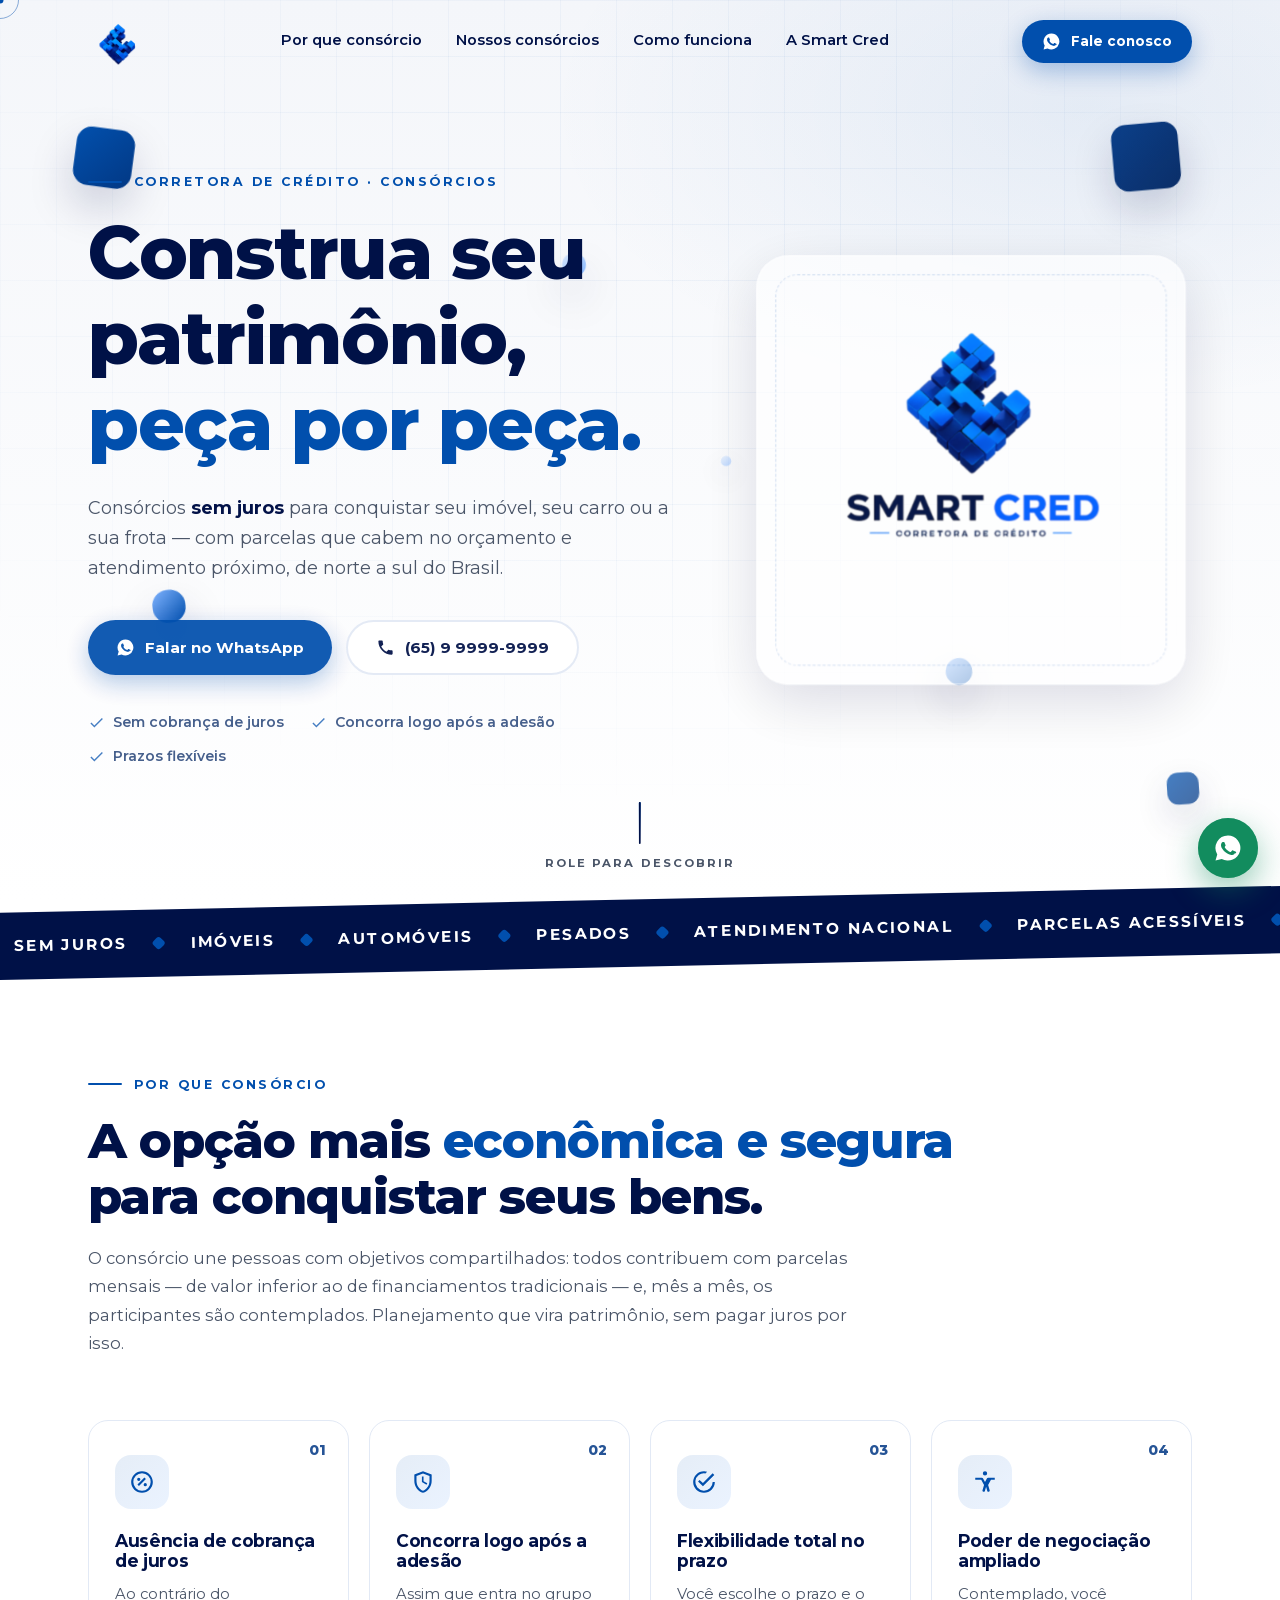
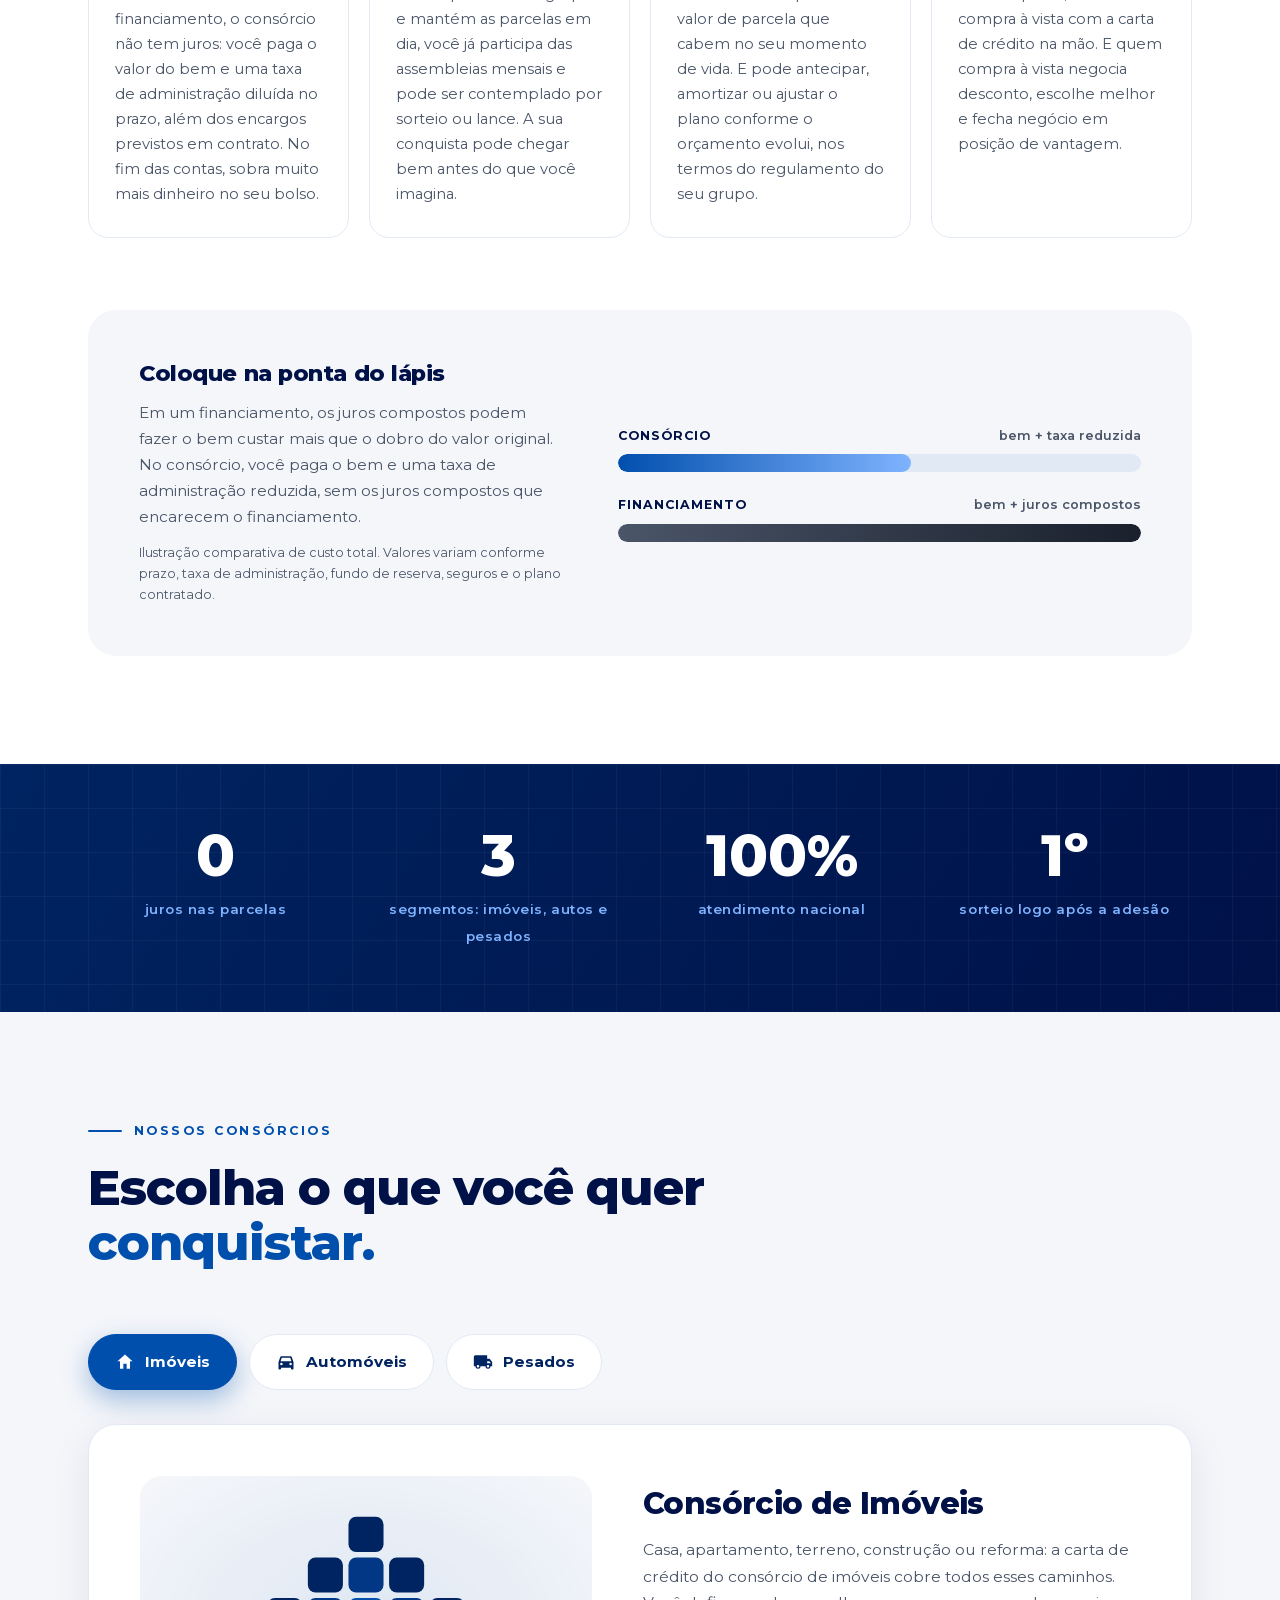
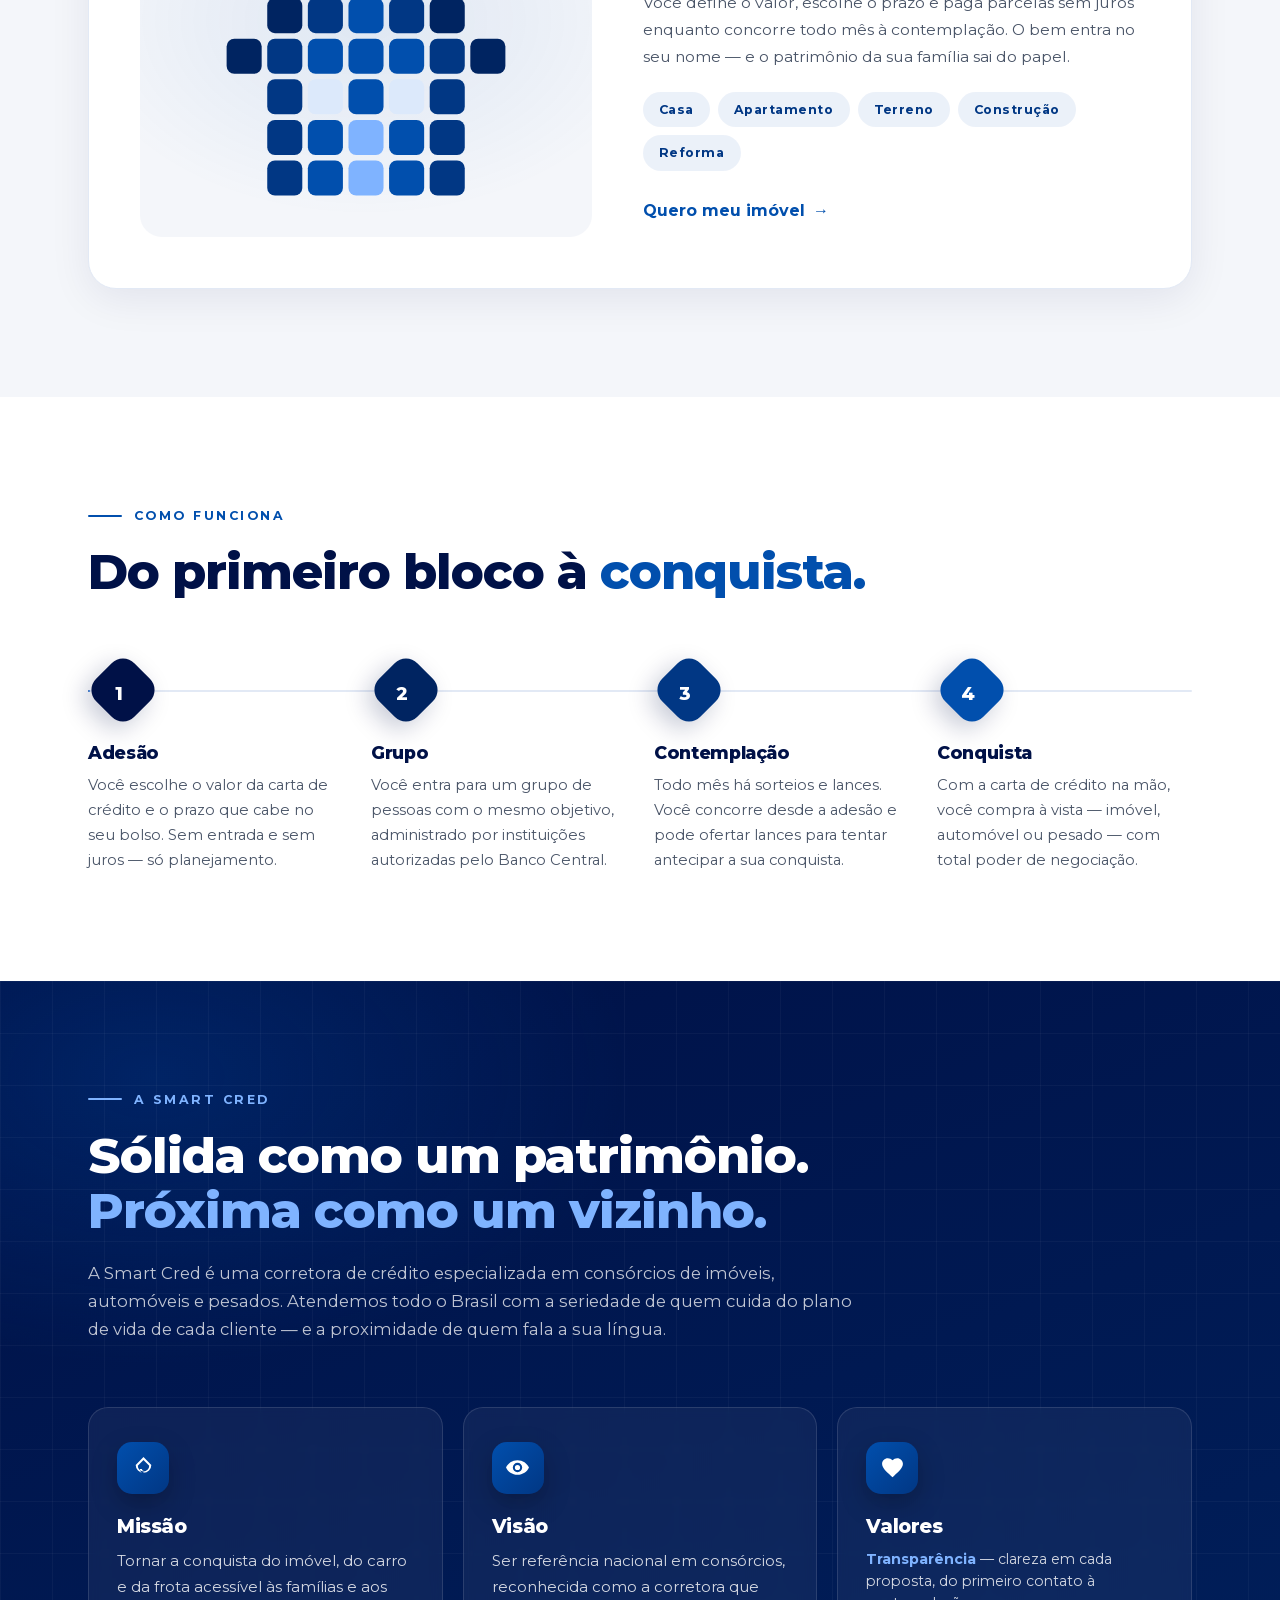
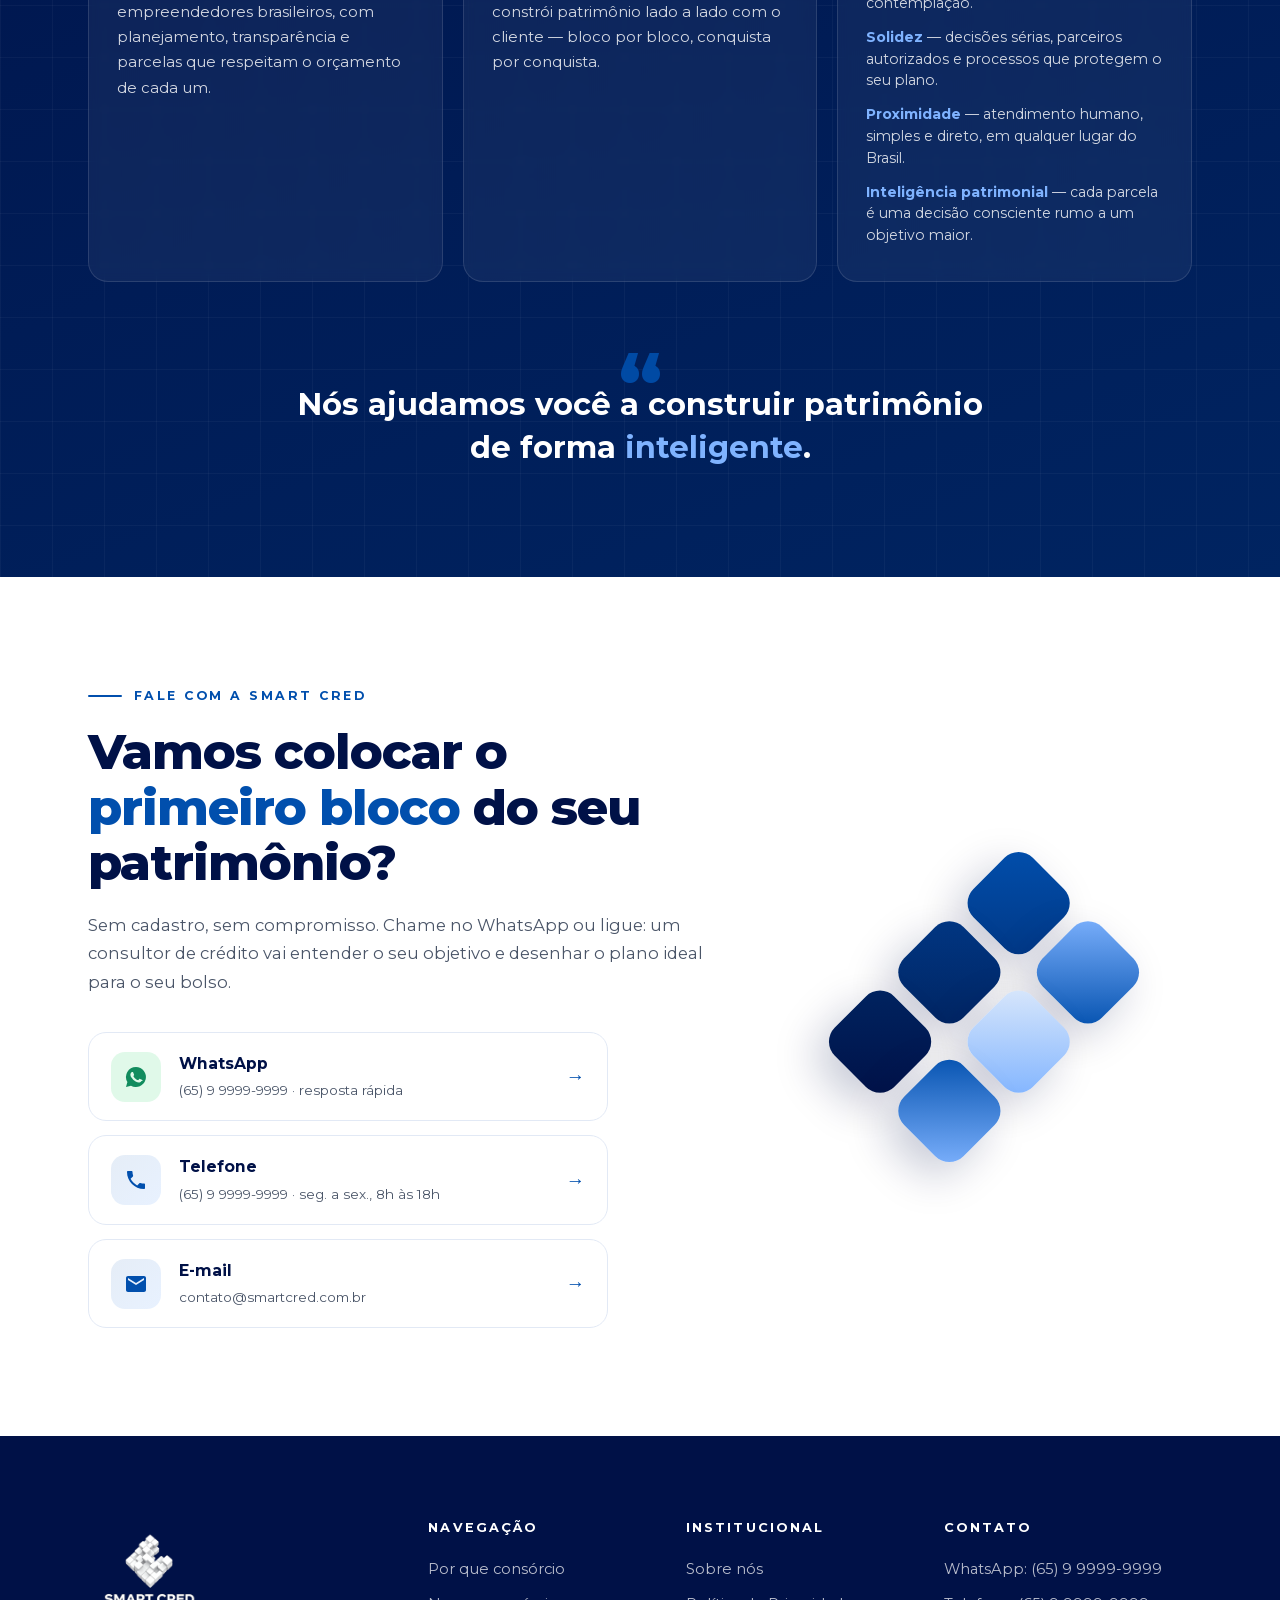
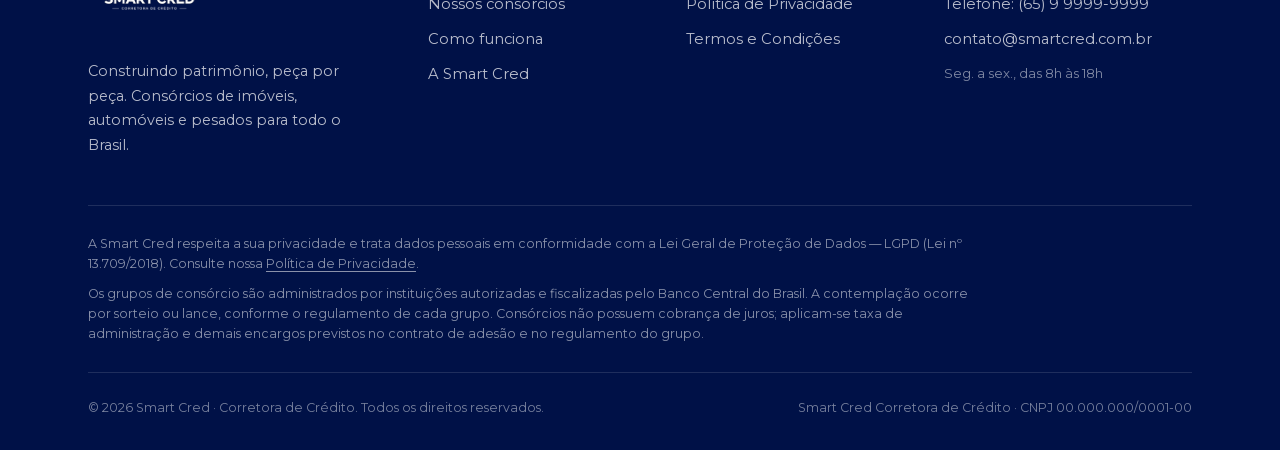
==== index.html @ ce0e1c0c "Site institucional Smart Cred — landing page e páginas internas Landing page com hero animado, seção" ====
<!DOCTYPE html>
<html lang="pt-BR">
<head>
  <meta charset="UTF-8" />
  <meta name="viewport" content="width=device-width, initial-scale=1.0" />
  <title>Smart Cred — Consórcios de Imóveis, Automóveis e Pesados | Corretora de Crédito</title>
  <meta name="description" content="Construa seu patrimônio peça por peça. Consórcios sem juros para imóveis, automóveis e veículos pesados, com parcelas que cabem no orçamento e atendimento em todo o Brasil." />
  <meta property="og:title" content="Smart Cred — Corretora de Crédito" />
  <meta property="og:description" content="Consórcios sem juros para imóveis, automóveis e pesados. Construa seu patrimônio peça por peça." />
  <meta property="og:type" content="website" />
  <meta property="og:url" content="https://smartcred.com.br/" />
  <meta property="og:image" content="https://smartcred.com.br/assets/img/logo-sombra.png" />
  <meta property="og:image:width" content="1254" />
  <meta property="og:image:height" content="1254" />
  <link rel="canonical" href="https://smartcred.com.br/" />
  <link rel="icon" type="image/svg+xml" href="assets/img/favicon.svg" />
  <link rel="apple-touch-icon" sizes="180x180" href="assets/img/apple-touch-icon.png" />
  <link rel="preload" href="assets/fonts/montserrat-latin.woff2" as="font" type="font/woff2" crossorigin />
  <link rel="stylesheet" href="css/styles.css" />
  <script>document.documentElement.classList.add('js');</script>
</head>
<body>

  <a class="skip-link" href="#conteudo">Pular para o conteúdo</a>

  <!-- ===== Preloader ===== -->
  <div class="preloader" aria-hidden="true">
    <div class="preloader__inner">
      <div class="preloader__blocks">
        <span class="pl-block" style="--d:0"></span>
        <span class="pl-block" style="--d:1"></span>
        <span class="pl-block" style="--d:2"></span>
        <span class="pl-block" style="--d:3"></span>
        <span class="pl-block" style="--d:4"></span>
        <span class="pl-block" style="--d:5"></span>
        <span class="pl-block" style="--d:6"></span>
        <span class="pl-block" style="--d:7"></span>
        <span class="pl-block" style="--d:8"></span>
      </div>
      <p class="preloader__word">SMART <span>CRED</span></p>
    </div>
  </div>

  <!-- ===== Barra de progresso de scroll ===== -->
  <div class="scroll-progress" aria-hidden="true"><span></span></div>

  <!-- ===== Cursor customizado ===== -->
  <div class="cursor" aria-hidden="true"><span class="cursor__dot"></span><span class="cursor__ring"></span></div>

  <!-- ===== Header ===== -->
  <header class="header" id="topo">
    <div class="container header__inner">
      <a href="#inicio" class="header__logo" data-anchor aria-label="Smart Cred — voltar ao início">
        <img src="assets/img/simbolo.png" alt="Smart Cred — Corretora de Crédito" width="256" height="232" />
      </a>
      <nav class="header__nav" aria-label="Navegação principal">
        <a href="#vantagens" data-anchor>Por que consórcio</a>
        <a href="#consorcios" data-anchor>Nossos consórcios</a>
        <a href="#como-funciona" data-anchor>Como funciona</a>
        <a href="#sobre" data-anchor>A Smart Cred</a>
      </nav>
      <div class="header__actions">
        <a class="btn btn--primary btn--sm" href="https://wa.me/5565999999999?text=Ol%C3%A1!%20Quero%20saber%20mais%20sobre%20os%20cons%C3%B3rcios%20da%20Smart%20Cred." target="_blank" rel="noopener">
          <svg viewBox="0 0 24 24" class="ic" aria-hidden="true"><path fill="currentColor" d="M12 2a10 10 0 0 0-8.6 15.1L2 22l5-1.3A10 10 0 1 0 12 2Zm5.4 14.1c-.2.7-1.3 1.3-1.9 1.4-.5.1-1.1.2-3.3-.7-2.8-1.2-4.6-4-4.7-4.2-.1-.2-1.1-1.5-1.1-2.9s.7-2 1-2.3c.2-.3.5-.3.7-.3h.5c.2 0 .4 0 .6.5l.8 2c.1.2.1.4 0 .6l-.4.6c-.1.2-.3.4-.1.7.2.3.8 1.3 1.7 2.1 1.2 1.1 2.2 1.4 2.5 1.5.3.1.5.1.7-.1l.9-1c.2-.3.4-.2.7-.1l1.9.9c.3.1.5.2.6.4 0 .1 0 .6-.1.9Z"/></svg>
          Fale conosco
        </a>
        <button class="header__burger" aria-label="Abrir menu" aria-expanded="false" aria-controls="menu-mobile">
          <span></span><span></span><span></span>
        </button>
      </div>
    </div>
  </header>

  <!-- ===== Menu mobile ===== -->
  <div class="menu" id="menu-mobile" aria-hidden="true">
    <nav class="menu__nav" aria-label="Menu">
      <a href="#vantagens" data-anchor>Por que consórcio</a>
      <a href="#consorcios" data-anchor>Nossos consórcios</a>
      <a href="#como-funciona" data-anchor>Como funciona</a>
      <a href="#sobre" data-anchor>A Smart Cred</a>
      <a href="#contato" data-anchor>Contato</a>
    </nav>
    <div class="menu__contact">
      <a href="tel:+5565999999999">(65) 9 9999-9999</a>
      <a href="mailto:contato@smartcred.com.br">contato@smartcred.com.br</a>
    </div>
  </div>

  <main id="conteudo">

    <!-- ===== Hero ===== -->
    <section class="hero" id="inicio">
      <div class="hero__bg" aria-hidden="true">
        <span class="cube cube--1"></span>
        <span class="cube cube--2"></span>
        <span class="cube cube--3"></span>
        <span class="cube cube--4"></span>
        <span class="cube cube--5"></span>
        <span class="cube cube--6"></span>
        <span class="cube cube--7"></span>
      </div>
      <div class="container hero__grid">
        <div class="hero__content">
          <p class="eyebrow" data-hero="eyebrow"><span class="eyebrow__line"></span>Corretora de crédito · Consórcios</p>
          <h1 class="hero__title">
            <span class="line"><span class="line__inner">Construa seu</span></span>
            <span class="line"><span class="line__inner">patrimônio,</span></span>
            <span class="line"><span class="line__inner"><em>peça por peça.</em></span></span>
          </h1>
          <p class="hero__sub" data-hero="sub">Consórcios <strong>sem juros</strong> para conquistar seu imóvel, seu carro ou a sua frota — com parcelas que cabem no orçamento e atendimento próximo, de norte a sul do Brasil.</p>
          <div class="hero__ctas" data-hero="ctas">
            <a class="btn btn--primary" href="https://wa.me/5565999999999?text=Ol%C3%A1!%20Quero%20saber%20mais%20sobre%20os%20cons%C3%B3rcios%20da%20Smart%20Cred." target="_blank" rel="noopener">
              <svg viewBox="0 0 24 24" class="ic" aria-hidden="true"><path fill="currentColor" d="M12 2a10 10 0 0 0-8.6 15.1L2 22l5-1.3A10 10 0 1 0 12 2Zm5.4 14.1c-.2.7-1.3 1.3-1.9 1.4-.5.1-1.1.2-3.3-.7-2.8-1.2-4.6-4-4.7-4.2-.1-.2-1.1-1.5-1.1-2.9s.7-2 1-2.3c.2-.3.5-.3.7-.3h.5c.2 0 .4 0 .6.5l.8 2c.1.2.1.4 0 .6l-.4.6c-.1.2-.3.4-.1.7.2.3.8 1.3 1.7 2.1 1.2 1.1 2.2 1.4 2.5 1.5.3.1.5.1.7-.1l.9-1c.2-.3.4-.2.7-.1l1.9.9c.3.1.5.2.6.4 0 .1 0 .6-.1.9Z"/></svg>
              Falar no WhatsApp
            </a>
            <a class="btn btn--ghost" href="tel:+5565999999999">
              <svg viewBox="0 0 24 24" class="ic" aria-hidden="true"><path fill="currentColor" d="M6.6 10.8c1.4 2.8 3.8 5.1 6.6 6.6l2.2-2.2c.3-.3.7-.4 1-.2 1.1.4 2.3.6 3.6.6.6 0 1 .4 1 1V20c0 .6-.4 1-1 1C10.6 21 3 13.4 3 4c0-.6.4-1 1-1h3.5c.6 0 1 .4 1 1 0 1.2.2 2.4.6 3.6.1.3 0 .7-.2 1l-2.3 2.2Z"/></svg>
              (65) 9 9999-9999
            </a>
          </div>
          <ul class="hero__badges" data-hero="badges">
            <li><svg viewBox="0 0 24 24" class="ic" aria-hidden="true"><path fill="currentColor" d="M9 16.2 4.8 12l-1.4 1.4L9 19 21 7l-1.4-1.4L9 16.2Z"/></svg>Sem cobrança de juros</li>
            <li><svg viewBox="0 0 24 24" class="ic" aria-hidden="true"><path fill="currentColor" d="M9 16.2 4.8 12l-1.4 1.4L9 19 21 7l-1.4-1.4L9 16.2Z"/></svg>Concorra logo após a adesão</li>
            <li><svg viewBox="0 0 24 24" class="ic" aria-hidden="true"><path fill="currentColor" d="M9 16.2 4.8 12l-1.4 1.4L9 19 21 7l-1.4-1.4L9 16.2Z"/></svg>Prazos flexíveis</li>
          </ul>
        </div>
        <div class="hero__visual" data-hero="visual">
          <div class="hero__logo-card" data-tilt>
            <img src="assets/img/logo.png" alt="" width="420" height="420" class="hero__logo" />
          </div>
        </div>
      </div>
      <a class="hero__scroll" href="#vantagens" data-anchor aria-label="Rolar para a próxima seção">
        <span class="hero__scroll-line"></span>
        Role para descobrir
      </a>
    </section>

    <!-- ===== Marquee ===== -->
    <div class="marquee" aria-hidden="true">
      <div class="marquee__track">
        <div class="marquee__group">
          <span>Sem juros</span><i></i><span>Imóveis</span><i></i><span>Automóveis</span><i></i><span>Pesados</span><i></i><span>Atendimento nacional</span><i></i><span>Parcelas acessíveis</span><i></i><span>Planejamento</span><i></i><span>Segurança</span><i></i>
        </div>
        <div class="marquee__group">
          <span>Sem juros</span><i></i><span>Imóveis</span><i></i><span>Automóveis</span><i></i><span>Pesados</span><i></i><span>Atendimento nacional</span><i></i><span>Parcelas acessíveis</span><i></i><span>Planejamento</span><i></i><span>Segurança</span><i></i>
        </div>
      </div>
    </div>

    <!-- ===== Por que consórcio ===== -->
    <section class="why section" id="vantagens">
      <div class="container">
        <header class="section__head" data-reveal>
          <p class="eyebrow"><span class="eyebrow__line"></span>Por que consórcio</p>
          <h2 class="section__title">A opção mais <em>econômica e segura</em> para conquistar seus bens.</h2>
          <p class="section__lead">O consórcio une pessoas com objetivos compartilhados: todos contribuem com parcelas mensais — de valor inferior ao de financiamentos tradicionais — e, mês a mês, os participantes são contemplados. Planejamento que vira patrimônio, sem pagar juros por isso.</p>
        </header>

        <div class="why__grid">
          <article class="why-card" data-reveal>
            <span class="why-card__num">01</span>
            <div class="why-card__icon" aria-hidden="true">
              <svg viewBox="0 0 24 24"><path fill="currentColor" d="M12 22C6.5 22 2 17.5 2 12S6.5 2 12 2s10 4.5 10 10-4.5 10-10 10Zm0-18a8 8 0 1 0 0 16 8 8 0 0 0 0-16Zm-2.8 11.6L7.8 14.2 14.2 7.8l1.4 1.4-6.4 6.4ZM9 11a1.5 1.5 0 1 1 0-3 1.5 1.5 0 0 1 0 3Zm6 5a1.5 1.5 0 1 1 0-3 1.5 1.5 0 0 1 0 3Z"/></svg>
            </div>
            <h3>Ausência de cobrança de juros</h3>
            <p>Ao contrário do financiamento, o consórcio não tem juros: você paga o valor do bem e uma taxa de administração diluída no prazo, além dos encargos previstos em contrato. No fim das contas, sobra muito mais dinheiro no seu bolso.</p>
          </article>

          <article class="why-card" data-reveal>
            <span class="why-card__num">02</span>
            <div class="why-card__icon" aria-hidden="true">
              <svg viewBox="0 0 24 24"><path fill="currentColor" d="M12 2 4 5v6c0 5 3.4 9.7 8 11 4.6-1.3 8-6 8-11V5l-8-3Zm0 2.2 6 2.2V11c0 4-2.6 7.9-6 9-3.4-1.1-6-5-6-9V6.4l6-2.2ZM11 7v5l4.2 2.5.8-1.3-3.5-2V7h-1.5Z"/></svg>
            </div>
            <h3>Concorra logo após a adesão</h3>
            <p>Assim que entra no grupo e mantém as parcelas em dia, você já participa das assembleias mensais e pode ser contemplado por sorteio ou lance. A sua conquista pode chegar bem antes do que você imagina.</p>
          </article>

          <article class="why-card" data-reveal>
            <span class="why-card__num">03</span>
            <div class="why-card__icon" aria-hidden="true">
              <svg viewBox="0 0 24 24"><path fill="currentColor" d="M22 12c0 5.5-4.5 10-10 10S2 17.5 2 12 6.5 2 12 2c1 0 2 .2 2.9.5l-1.6 1.6A8 8 0 1 0 20 12h2ZM7.9 10.1 6.5 11.5 11 16 21.5 5.5 20 4l-9 9-3.1-2.9Z"/></svg>
            </div>
            <h3>Flexibilidade total no prazo</h3>
            <p>Você escolhe o prazo e o valor de parcela que cabem no seu momento de vida. E pode antecipar, amortizar ou ajustar o plano conforme o orçamento evolui, nos termos do regulamento do seu grupo.</p>
          </article>

          <article class="why-card" data-reveal>
            <span class="why-card__num">04</span>
            <div class="why-card__icon" aria-hidden="true">
              <svg viewBox="0 0 24 24"><path fill="currentColor" d="M12 6a2 2 0 1 1 0-4 2 2 0 0 1 0 4Zm9 4V8h-6.2c-.4 0-.7.2-.9.5L12 12 10.1 8.5c-.2-.3-.5-.5-.9-.5H3v2h5.5l2.6 4.7-1.4 4.9c-.2.6.2 1.2.8 1.4.6.2 1.2-.2 1.4-.8l1.1-3.9 1.1 3.9c.2.6.8 1 1.4.8.6-.2 1-.8.8-1.4l-1.4-4.9L17.5 10H21Z"/></svg>
            </div>
            <h3>Poder de negociação ampliado</h3>
            <p>Contemplado, você compra à vista com a carta de crédito na mão. E quem compra à vista negocia desconto, escolhe melhor e fecha negócio em posição de vantagem.</p>
          </article>
        </div>

        <!-- Comparativo -->
        <div class="compare" data-reveal>
          <div class="compare__text">
            <h3>Coloque na ponta do lápis</h3>
            <p>Em um financiamento, os juros compostos podem fazer o bem custar mais que o dobro do valor original. No consórcio, você paga o bem e uma taxa de administração reduzida, sem os juros compostos que encarecem o financiamento.</p>
            <p class="compare__note">Ilustração comparativa de custo total. Valores variam conforme prazo, taxa de administração, fundo de reserva, seguros e o plano contratado.</p>
          </div>
          <div class="compare__bars">
            <div class="compare-bar">
              <div class="compare-bar__head"><span>Consórcio</span><strong>bem + taxa reduzida</strong></div>
              <div class="compare-bar__track"><span class="compare-bar__fill compare-bar__fill--smart" style="--w:56%"></span></div>
            </div>
            <div class="compare-bar">
              <div class="compare-bar__head"><span>Financiamento</span><strong>bem + juros compostos</strong></div>
              <div class="compare-bar__track"><span class="compare-bar__fill compare-bar__fill--fin" style="--w:100%"></span></div>
            </div>
          </div>
        </div>
      </div>
    </section>

    <!-- ===== Números ===== -->
    <section class="stats" aria-label="Smart Cred em números">
      <div class="container stats__grid">
        <div class="stat" data-reveal>
          <span class="stat__value"><span data-count="0">0</span></span>
          <span class="stat__label">juros nas parcelas</span>
        </div>
        <div class="stat" data-reveal>
          <span class="stat__value"><span data-count="3">3</span></span>
          <span class="stat__label">segmentos: imóveis, autos e pesados</span>
        </div>
        <div class="stat" data-reveal>
          <span class="stat__value"><span data-count="100">100</span>%</span>
          <span class="stat__label">atendimento nacional</span>
        </div>
        <div class="stat" data-reveal>
          <span class="stat__value"><span data-count="1">1</span>º</span>
          <span class="stat__label">sorteio logo após a adesão</span>
        </div>
      </div>
    </section>

    <!-- ===== Nossos consórcios ===== -->
    <section class="segments section" id="consorcios">
      <div class="container">
        <header class="section__head" data-reveal>
          <p class="eyebrow"><span class="eyebrow__line"></span>Nossos consórcios</p>
          <h2 class="section__title">Escolha o que você quer <em>conquistar.</em></h2>
        </header>

        <div class="segments__tabs" role="tablist" aria-label="Segmentos de consórcio" data-reveal>
          <button class="seg-tab is-active" role="tab" aria-selected="true" aria-controls="painel-imoveis" id="tab-imoveis" data-segment="imoveis">
            <svg viewBox="0 0 24 24" class="ic" aria-hidden="true"><path fill="currentColor" d="m12 3 9 8h-3v9h-4v-6h-4v6H6v-9H3l9-8Z"/></svg>
            Imóveis
          </button>
          <button class="seg-tab" role="tab" aria-selected="false" aria-controls="painel-automoveis" id="tab-automoveis" data-segment="automoveis" tabindex="-1">
            <svg viewBox="0 0 24 24" class="ic" aria-hidden="true"><path fill="currentColor" d="M18.9 6c-.2-.6-.8-1-1.4-1H6.5c-.6 0-1.2.4-1.4 1L3 12v8c0 .6.4 1 1 1h1c.6 0 1-.4 1-1v-1h12v1c0 .6.4 1 1 1h1c.6 0 1-.4 1-1v-8l-2.1-6ZM6.9 7h10.2l1.4 4H5.5l1.4-4ZM6.5 16a1.5 1.5 0 1 1 0-3 1.5 1.5 0 0 1 0 3Zm11 0a1.5 1.5 0 1 1 0-3 1.5 1.5 0 0 1 0 3Z"/></svg>
            Automóveis
          </button>
          <button class="seg-tab" role="tab" aria-selected="false" aria-controls="painel-pesados" id="tab-pesados" data-segment="pesados" tabindex="-1">
            <svg viewBox="0 0 24 24" class="ic" aria-hidden="true"><path fill="currentColor" d="M20 8h-3V4H3c-1.1 0-2 .9-2 2v11h2a3 3 0 0 0 6 0h6a3 3 0 0 0 6 0h2v-5l-3-4ZM6 18.5A1.5 1.5 0 1 1 6 15.5a1.5 1.5 0 0 1 0 3Zm13.5-7.5 2 2.5H17V11h2.5ZM18 18.5a1.5 1.5 0 1 1 0-3 1.5 1.5 0 0 1 0 3Z"/></svg>
            Pesados
          </button>
        </div>

        <div class="segments__panels" data-reveal>
          <div class="seg-panel is-active" role="tabpanel" id="painel-imoveis" aria-labelledby="tab-imoveis" tabindex="0">
            <div class="seg-panel__visual">
              <svg class="seg-art" data-art="imoveis" viewBox="0 0 324 256" role="img" aria-label="Ilustração de casa construída em blocos"></svg>
            </div>
            <div class="seg-panel__body">
              <h3>Consórcio de Imóveis</h3>
              <p>Casa, apartamento, terreno, construção ou reforma: a carta de crédito do consórcio de imóveis cobre todos esses caminhos. Você define o valor, escolhe o prazo e paga parcelas sem juros enquanto concorre todo mês à contemplação. O bem entra no seu nome — e o patrimônio da sua família sai do papel.</p>
              <ul class="seg-panel__chips">
                <li>Casa</li><li>Apartamento</li><li>Terreno</li><li>Construção</li><li>Reforma</li>
              </ul>
              <a class="link-arrow" href="https://wa.me/5565999999999?text=Ol%C3%A1!%20Tenho%20interesse%20no%20cons%C3%B3rcio%20de%20im%C3%B3veis." target="_blank" rel="noopener">Quero meu imóvel <span aria-hidden="true">→</span></a>
            </div>
          </div>

          <div class="seg-panel" role="tabpanel" id="painel-automoveis" aria-labelledby="tab-automoveis" tabindex="0">
            <div class="seg-panel__visual">
              <svg class="seg-art" data-art="automoveis" viewBox="0 0 324 256" role="img" aria-label="Ilustração de automóvel construído em blocos"></svg>
            </div>
            <div class="seg-panel__body">
              <h3>Consórcio de Automóveis</h3>
              <p>Carro novo ou seminovo, para a família ou para o trabalho — o consórcio de automóveis é uma das formas mais econômicas de trocar de veículo. Sem juros, você ajusta a parcela ao seu orçamento e concorre desde a primeira assembleia. Quando contemplado, compra à vista, com o poder de negociação de quem tem o dinheiro na mão.</p>
              <ul class="seg-panel__chips">
                <li>Novos</li><li>Seminovos</li><li>Motos</li><li>Utilitários leves</li>
              </ul>
              <a class="link-arrow" href="https://wa.me/5565999999999?text=Ol%C3%A1!%20Tenho%20interesse%20no%20cons%C3%B3rcio%20de%20autom%C3%B3veis." target="_blank" rel="noopener">Quero meu carro <span aria-hidden="true">→</span></a>
            </div>
          </div>

          <div class="seg-panel" role="tabpanel" id="painel-pesados" aria-labelledby="tab-pesados" tabindex="0">
            <div class="seg-panel__visual">
              <svg class="seg-art" data-art="pesados" viewBox="0 0 324 256" role="img" aria-label="Ilustração de caminhão construído em blocos"></svg>
            </div>
            <div class="seg-panel__body">
              <h3>Consórcio de Pesados</h3>
              <p>Caminhões, utilitários, implementos e máquinas para quem move o próprio negócio. O consórcio de pesados permite renovar ou ampliar a frota com previsibilidade e custo muito menor que o do financiamento. Uma estratégia inteligente para transformar parcela em faturamento.</p>
              <ul class="seg-panel__chips">
                <li>Caminhões</li><li>Implementos</li><li>Máquinas</li><li>Frotas</li>
              </ul>
              <a class="link-arrow" href="https://wa.me/5565999999999?text=Ol%C3%A1!%20Tenho%20interesse%20no%20cons%C3%B3rcio%20de%20pesados." target="_blank" rel="noopener">Quero ampliar minha frota <span aria-hidden="true">→</span></a>
            </div>
          </div>
        </div>
      </div>
    </section>

    <!-- ===== Como funciona ===== -->
    <section class="steps section" id="como-funciona">
      <div class="container">
        <header class="section__head" data-reveal>
          <p class="eyebrow"><span class="eyebrow__line"></span>Como funciona</p>
          <h2 class="section__title">Do primeiro bloco à <em>conquista.</em></h2>
        </header>

        <div class="steps__wrap">
          <div class="steps__line" aria-hidden="true"><span></span></div>
          <ol class="steps__list">
            <li class="step" data-reveal>
              <span class="step__num" data-num="1">1</span>
              <h3>Adesão</h3>
              <p>Você escolhe o valor da carta de crédito e o prazo que cabe no seu bolso. Sem entrada e sem juros — só planejamento.</p>
            </li>
            <li class="step" data-reveal>
              <span class="step__num" data-num="2">2</span>
              <h3>Grupo</h3>
              <p>Você entra para um grupo de pessoas com o mesmo objetivo, administrado por instituições autorizadas pelo Banco Central.</p>
            </li>
            <li class="step" data-reveal>
              <span class="step__num" data-num="3">3</span>
              <h3>Contemplação</h3>
              <p>Todo mês há sorteios e lances. Você concorre desde a adesão e pode ofertar lances para tentar antecipar a sua conquista.</p>
            </li>
            <li class="step" data-reveal>
              <span class="step__num" data-num="4">4</span>
              <h3>Conquista</h3>
              <p>Com a carta de crédito na mão, você compra à vista — imóvel, automóvel ou pesado — com total poder de negociação.</p>
            </li>
          </ol>
        </div>
      </div>
    </section>

    <!-- ===== Missão, Visão e Valores ===== -->
    <section class="mvv section" id="sobre">
      <div class="container">
        <header class="section__head section__head--light" data-reveal>
          <p class="eyebrow eyebrow--light"><span class="eyebrow__line"></span>A Smart Cred</p>
          <h2 class="section__title">Sólida como um patrimônio. <em>Próxima como um vizinho.</em></h2>
          <p class="section__lead">A Smart Cred é uma corretora de crédito especializada em consórcios de imóveis, automóveis e pesados. Atendemos todo o Brasil com a seriedade de quem cuida do plano de vida de cada cliente — e a proximidade de quem fala a sua língua.</p>
        </header>

        <div class="mvv__grid">
          <article class="mvv-card" data-reveal>
            <div class="mvv-card__icon" aria-hidden="true">
              <svg viewBox="0 0 24 24"><path fill="currentColor" d="M12 2 4.5 9.5a7.5 7.5 0 1 0 15 0L12 2Zm0 2.8 5.5 5.5a5.5 5.5 0 1 1-11 0L12 4.8ZM12 17a3.5 3.5 0 0 1-3.5-3.5h2A1.5 1.5 0 0 0 12 15v2Z"/></svg>
            </div>
            <h3>Missão</h3>
            <p>Tornar a conquista do imóvel, do carro e da frota acessível às famílias e aos empreendedores brasileiros, com planejamento, transparência e parcelas que respeitam o orçamento de cada um.</p>
          </article>

          <article class="mvv-card" data-reveal>
            <div class="mvv-card__icon" aria-hidden="true">
              <svg viewBox="0 0 24 24"><path fill="currentColor" d="M12 5c-5 0-9.3 3-11 7 1.7 4 6 7 11 7s9.3-3 11-7c-1.7-4-6-7-11-7Zm0 11.5a4.5 4.5 0 1 1 0-9 4.5 4.5 0 0 1 0 9Zm0-7a2.5 2.5 0 1 0 0 5 2.5 2.5 0 0 0 0-5Z"/></svg>
            </div>
            <h3>Visão</h3>
            <p>Ser referência nacional em consórcios, reconhecida como a corretora que constrói patrimônio lado a lado com o cliente — bloco por bloco, conquista por conquista.</p>
          </article>

          <article class="mvv-card mvv-card--valores" data-reveal>
            <div class="mvv-card__icon" aria-hidden="true">
              <svg viewBox="0 0 24 24"><path fill="currentColor" d="m12 21.4-1.4-1.3C5.4 15.4 2 12.3 2 8.5 2 5.4 4.4 3 7.5 3c1.7 0 3.4.8 4.5 2.1A6 6 0 0 1 16.5 3C19.6 3 22 5.4 22 8.5c0 3.8-3.4 6.9-8.6 11.6L12 21.4Z"/></svg>
            </div>
            <h3>Valores</h3>
            <ul class="mvv-card__values">
              <li><strong>Transparência</strong> — clareza em cada proposta, do primeiro contato à contemplação.</li>
              <li><strong>Solidez</strong> — decisões sérias, parceiros autorizados e processos que protegem o seu plano.</li>
              <li><strong>Proximidade</strong> — atendimento humano, simples e direto, em qualquer lugar do Brasil.</li>
              <li><strong>Inteligência patrimonial</strong> — cada parcela é uma decisão consciente rumo a um objetivo maior.</li>
            </ul>
          </article>
        </div>

        <blockquote class="mvv__quote" data-reveal>
          <span class="mvv__quote-mark" aria-hidden="true">“</span>
          <p>Nós ajudamos você a construir patrimônio de forma <em>inteligente</em>.</p>
        </blockquote>
      </div>
    </section>

    <!-- ===== Contato / CTA final ===== -->
    <section class="contact section" id="contato">
      <div class="container contact__grid">
        <div class="contact__content" data-reveal>
          <p class="eyebrow"><span class="eyebrow__line"></span>Fale com a Smart Cred</p>
          <h2 class="section__title">Vamos colocar o <em>primeiro bloco</em> do seu patrimônio?</h2>
          <p class="section__lead">Sem cadastro, sem compromisso. Chame no WhatsApp ou ligue: um consultor de crédito vai entender o seu objetivo e desenhar o plano ideal para o seu bolso.</p>
          <div class="contact__channels">
            <a class="contact-card" href="https://wa.me/5565999999999?text=Ol%C3%A1!%20Quero%20saber%20mais%20sobre%20os%20cons%C3%B3rcios%20da%20Smart%20Cred." target="_blank" rel="noopener">
              <span class="contact-card__icon contact-card__icon--wa" aria-hidden="true">
                <svg viewBox="0 0 24 24"><path fill="currentColor" d="M12 2a10 10 0 0 0-8.6 15.1L2 22l5-1.3A10 10 0 1 0 12 2Zm5.4 14.1c-.2.7-1.3 1.3-1.9 1.4-.5.1-1.1.2-3.3-.7-2.8-1.2-4.6-4-4.7-4.2-.1-.2-1.1-1.5-1.1-2.9s.7-2 1-2.3c.2-.3.5-.3.7-.3h.5c.2 0 .4 0 .6.5l.8 2c.1.2.1.4 0 .6l-.4.6c-.1.2-.3.4-.1.7.2.3.8 1.3 1.7 2.1 1.2 1.1 2.2 1.4 2.5 1.5.3.1.5.1.7-.1l.9-1c.2-.3.4-.2.7-.1l1.9.9c.3.1.5.2.6.4 0 .1 0 .6-.1.9Z"/></svg>
              </span>
              <span class="contact-card__body">
                <strong>WhatsApp</strong>
                <span>(65) 9 9999-9999 · resposta rápida</span>
              </span>
              <span class="contact-card__arrow" aria-hidden="true">→</span>
            </a>
            <a class="contact-card" href="tel:+5565999999999">
              <span class="contact-card__icon" aria-hidden="true">
                <svg viewBox="0 0 24 24"><path fill="currentColor" d="M6.6 10.8c1.4 2.8 3.8 5.1 6.6 6.6l2.2-2.2c.3-.3.7-.4 1-.2 1.1.4 2.3.6 3.6.6.6 0 1 .4 1 1V20c0 .6-.4 1-1 1C10.6 21 3 13.4 3 4c0-.6.4-1 1-1h3.5c.6 0 1 .4 1 1 0 1.2.2 2.4.6 3.6.1.3 0 .7-.2 1l-2.3 2.2Z"/></svg>
              </span>
              <span class="contact-card__body">
                <strong>Telefone</strong>
                <span>(65) 9 9999-9999 · seg. a sex., 8h às 18h</span>
              </span>
              <span class="contact-card__arrow" aria-hidden="true">→</span>
            </a>
            <a class="contact-card" href="mailto:contato@smartcred.com.br">
              <span class="contact-card__icon" aria-hidden="true">
                <svg viewBox="0 0 24 24"><path fill="currentColor" d="M20 4H4c-1.1 0-2 .9-2 2v12c0 1.1.9 2 2 2h16c1.1 0 2-.9 2-2V6c0-1.1-.9-2-2-2Zm0 4-8 5-8-5V6l8 5 8-5v2Z"/></svg>
              </span>
              <span class="contact-card__body">
                <strong>E-mail</strong>
                <span>contato@smartcred.com.br</span>
              </span>
              <span class="contact-card__arrow" aria-hidden="true">→</span>
            </a>
          </div>
        </div>
        <div class="contact__visual" aria-hidden="true" data-reveal>
          <div class="contact__block-stack">
            <span></span><span></span><span></span><span></span><span></span><span></span>
          </div>
        </div>
      </div>
    </section>
  </main>

  <!-- ===== Footer ===== -->
  <footer class="footer">
    <div class="container">
      <div class="footer__top">
        <div class="footer__brand">
          <img src="assets/img/logo-branca.png" alt="Smart Cred — Corretora de Crédito" width="140" height="140" />
          <p>Construindo patrimônio, peça por peça. Consórcios de imóveis, automóveis e pesados para todo o Brasil.</p>
        </div>
        <nav class="footer__col" aria-label="Navegação do site">
          <p class="footer__title">Navegação</p>
          <a href="#vantagens" data-anchor>Por que consórcio</a>
          <a href="#consorcios" data-anchor>Nossos consórcios</a>
          <a href="#como-funciona" data-anchor>Como funciona</a>
          <a href="#sobre" data-anchor>A Smart Cred</a>
        </nav>
        <nav class="footer__col" aria-label="Páginas institucionais">
          <p class="footer__title">Institucional</p>
          <a href="sobre-nos.html">Sobre nós</a>
          <a href="politica-de-privacidade.html">Política de Privacidade</a>
          <a href="termos-e-condicoes.html">Termos e Condições</a>
        </nav>
        <div class="footer__col">
          <p class="footer__title">Contato</p>
          <a href="https://wa.me/5565999999999?text=Ol%C3%A1!%20Quero%20saber%20mais%20sobre%20os%20cons%C3%B3rcios%20da%20Smart%20Cred." target="_blank" rel="noopener">WhatsApp: (65) 9 9999-9999</a>
          <a href="tel:+5565999999999">Telefone: (65) 9 9999-9999</a>
          <a href="mailto:contato@smartcred.com.br">contato@smartcred.com.br</a>
          <span class="footer__hours">Seg. a sex., das 8h às 18h</span>
        </div>
      </div>
      <div class="footer__legal">
        <p>A Smart Cred respeita a sua privacidade e trata dados pessoais em conformidade com a Lei Geral de Proteção de Dados — LGPD (Lei nº 13.709/2018). Consulte nossa <a href="politica-de-privacidade.html">Política de Privacidade</a>.</p>
        <p>Os grupos de consórcio são administrados por instituições autorizadas e fiscalizadas pelo Banco Central do Brasil. A contemplação ocorre por sorteio ou lance, conforme o regulamento de cada grupo. Consórcios não possuem cobrança de juros; aplicam-se taxa de administração e demais encargos previstos no contrato de adesão e no regulamento do grupo.</p>
      </div>
      <div class="footer__bottom">
        <span>© <span data-year>2026</span> Smart Cred · Corretora de Crédito. Todos os direitos reservados.</span>
        <span>Smart Cred Corretora de Crédito · CNPJ 00.000.000/0001-00</span>
      </div>
    </div>
  </footer>

  <!-- ===== WhatsApp flutuante ===== -->
  <a class="wa-float" href="https://wa.me/5565999999999?text=Ol%C3%A1!%20Quero%20saber%20mais%20sobre%20os%20cons%C3%B3rcios%20da%20Smart%20Cred." target="_blank" rel="noopener" aria-label="Conversar no WhatsApp">
    <svg viewBox="0 0 24 24" aria-hidden="true"><path fill="currentColor" d="M12 2a10 10 0 0 0-8.6 15.1L2 22l5-1.3A10 10 0 1 0 12 2Zm5.4 14.1c-.2.7-1.3 1.3-1.9 1.4-.5.1-1.1.2-3.3-.7-2.8-1.2-4.6-4-4.7-4.2-.1-.2-1.1-1.5-1.1-2.9s.7-2 1-2.3c.2-.3.5-.3.7-.3h.5c.2 0 .4 0 .6.5l.8 2c.1.2.1.4 0 .6l-.4.6c-.1.2-.3.4-.1.7.2.3.8 1.3 1.7 2.1 1.2 1.1 2.2 1.4 2.5 1.5.3.1.5.1.7-.1l.9-1c.2-.3.4-.2.7-.1l1.9.9c.3.1.5.2.6.4 0 .1 0 .6-.1.9Z"/></svg>
  </a>

  <script src="vendor/gsap.min.js"></script>
  <script src="vendor/ScrollTrigger.min.js"></script>
  <script src="vendor/lenis.min.js"></script>
  <script src="js/main.js"></script>
</body>
</html>
---- css/styles.css ----
/* ============================================================
   SMART CRED · Corretora de Crédito
   Design system baseado no Manual de Identidade Visual v1.0
   ============================================================ */

/* ---------- Fontes ---------- */
@font-face {
  font-family: 'Montserrat';
  font-style: normal;
  font-weight: 100 900;
  font-display: swap;
  src: url('../assets/fonts/montserrat-latin.woff2') format('woff2');
  unicode-range: U+0000-00FF, U+0131, U+0152-0153, U+02BB-02BC, U+02C6, U+02DA, U+02DC, U+0304, U+0308, U+0329, U+2000-206F, U+20AC, U+2122, U+2191, U+2193, U+2212, U+2215, U+FEFF, U+FFFD;
}
@font-face {
  font-family: 'Montserrat';
  font-style: normal;
  font-weight: 100 900;
  font-display: swap;
  src: url('../assets/fonts/montserrat-latin-ext.woff2') format('woff2');
  unicode-range: U+0100-02BA, U+02BD-02C5, U+02C7-02CC, U+02CE-02D7, U+02DD-02FF, U+0304, U+0308, U+0329, U+1D00-1DBF, U+1E00-1E9F, U+1EF2-1EFF, U+2020, U+20A0-20AB, U+20AD-20C0, U+2113, U+2C60-2C7F, U+A720-A7FF;
}

/* ---------- Tokens ---------- */
:root {
  /* Paleta principal (manual, seção 06) */
  --azul-conquista: #014FAD;
  --azul-construcao: #013784;
  --azul-patrimonio: #002461;
  --azul-solidez: #001147;
  /* Neutros */
  --branco: #FFFFFF;
  --cinza-claro: #F4F6FA;
  --cinza-texto: #4A5568;
  --quase-preto: #1A202C;
  /* Apoio derivado */
  --azul-glass: #DCE9FB;
  --azul-leve: #7FB3FF;
  --linha: #E2E9F5;
  --wa: #25D366;
  --wa-escuro: #128C5E;

  --fonte: 'Montserrat', -apple-system, BlinkMacSystemFont, 'Segoe UI', sans-serif;

  --container: 1200px;
  --pad: clamp(20px, 5vw, 48px);
  --radius: 20px;
  --radius-sm: 12px;

  --sombra-suave: 0 10px 40px rgba(0, 17, 71, 0.08);
  --sombra-media: 0 18px 60px rgba(0, 17, 71, 0.14);

  --t-rapida: 0.25s cubic-bezier(0.4, 0, 0.2, 1);
  --t-media: 0.5s cubic-bezier(0.22, 1, 0.36, 1);
}

/* ---------- Reset ---------- */
*, *::before, *::after { box-sizing: border-box; margin: 0; padding: 0; }

html { scroll-behavior: smooth; scroll-padding-top: 96px; }
html.lenis, html.lenis body { height: auto; }
.lenis.lenis-smooth { scroll-behavior: auto !important; }

body {
  font-family: var(--fonte);
  font-size: 1rem;
  line-height: 1.7;
  color: var(--cinza-texto);
  background: var(--branco);
  -webkit-font-smoothing: antialiased;
  overflow-x: hidden;
}

img, svg { display: block; max-width: 100%; }
a { color: inherit; text-decoration: none; }
button { font: inherit; background: none; border: 0; cursor: pointer; color: inherit; }
ul, ol { list-style: none; }
em { font-style: normal; }
strong { color: var(--azul-solidez); }

::selection { background: var(--azul-conquista); color: var(--branco); }

.container {
  width: 100%;
  max-width: var(--container);
  margin-inline: auto;
  padding-inline: var(--pad);
}

.section { padding-block: clamp(84px, 12vh, 150px); }

/* ---------- Acessibilidade: skip link e foco visível ---------- */
.skip-link {
  position: fixed;
  top: -100px;
  left: 16px;
  z-index: 1100;
  background: var(--azul-solidez);
  color: var(--branco);
  padding: 12px 22px;
  border-radius: 0 0 12px 12px;
  font-weight: 700;
  font-size: 0.9rem;
  transition: top var(--t-rapida);
}
.skip-link:focus { top: 0; }

:focus-visible {
  outline: 3px solid var(--azul-conquista);
  outline-offset: 3px;
  border-radius: 4px;
}
.mvv :focus-visible,
.footer :focus-visible,
.menu :focus-visible,
.stats :focus-visible,
.wa-float:focus-visible {
  outline-color: var(--azul-leve);
}

/* ---------- Tipografia base ---------- */
h1, h2, h3, h4 { color: var(--azul-solidez); line-height: 1.12; font-weight: 800; letter-spacing: -0.02em; }

.section__title {
  font-size: clamp(1.9rem, 4.2vw, 3.1rem);
  max-width: 18em;
}
.section__title em { color: var(--azul-conquista); }

.section__head { margin-bottom: clamp(40px, 7vh, 72px); }
.section__lead {
  margin-top: 20px;
  max-width: 46em;
  font-size: clamp(1rem, 1.3vw, 1.125rem);
}

.eyebrow {
  display: flex;
  align-items: center;
  gap: 12px;
  font-size: 0.78rem;
  font-weight: 700;
  letter-spacing: 0.2em;
  text-transform: uppercase;
  color: var(--azul-conquista);
  margin-bottom: 18px;
}
.eyebrow__line { width: 34px; height: 2px; background: var(--azul-conquista); border-radius: 2px; flex: none; }
.eyebrow--light { color: var(--azul-leve); }
.eyebrow--light .eyebrow__line { background: var(--azul-leve); }

/* ---------- Botões ---------- */
.btn {
  display: inline-flex;
  align-items: center;
  gap: 10px;
  padding: 16px 28px;
  border-radius: 999px;
  font-weight: 700;
  font-size: 0.95rem;
  line-height: 1;
  transition: transform var(--t-rapida), box-shadow var(--t-rapida), background var(--t-rapida), color var(--t-rapida), border-color var(--t-rapida);
  will-change: transform;
}
.btn .ic { width: 19px; height: 19px; flex: none; }
.btn:hover { transform: translateY(-2px); }
.btn:active { transform: translateY(0); }

.btn--primary {
  background: var(--azul-conquista);
  color: var(--branco);
  box-shadow: 0 8px 24px rgba(1, 79, 173, 0.32);
}
.btn--primary:hover { background: var(--azul-construcao); box-shadow: 0 12px 30px rgba(1, 79, 173, 0.4); }

.btn--ghost {
  border: 2px solid var(--linha);
  color: var(--azul-solidez);
  background: var(--branco);
}
.btn--ghost:hover { border-color: var(--azul-conquista); color: var(--azul-conquista); }

.btn--sm { padding: 12px 20px; font-size: 0.85rem; }

.link-arrow {
  display: inline-flex;
  align-items: center;
  gap: 8px;
  font-weight: 700;
  color: var(--azul-conquista);
  border-bottom: 2px solid transparent;
  transition: gap var(--t-rapida), border-color var(--t-rapida);
}
.link-arrow:hover { gap: 14px; border-color: var(--azul-conquista); }

/* ---------- Preloader ---------- */
.preloader {
  position: fixed;
  inset: 0;
  z-index: 1000;
  display: none;
  align-items: center;
  justify-content: center;
  background: var(--azul-solidez);
}
html.js .preloader { display: flex; }
html.js.is-loaded .preloader { display: none; }

.preloader__inner { text-align: center; }
.preloader__blocks {
  display: grid;
  grid-template-columns: repeat(3, 22px);
  gap: 6px;
  justify-content: center;
  transform: rotate(45deg);
  margin-bottom: 34px;
}
.pl-block {
  width: 22px;
  height: 22px;
  border-radius: 6px;
  background: var(--branco);
  opacity: 0;
  transform: scale(0);
  animation: pl-pop 0.5s cubic-bezier(0.34, 1.56, 0.64, 1) forwards;
  animation-delay: calc(var(--d) * 70ms);
}
.pl-block:nth-child(2n) { background: var(--azul-leve); }
.pl-block:nth-child(3n) { background: var(--azul-glass); }
@keyframes pl-pop { to { opacity: 1; transform: scale(1); } }

.preloader__word {
  color: var(--branco);
  font-weight: 800;
  letter-spacing: 0.34em;
  font-size: 0.95rem;
  opacity: 0;
  animation: pl-fade 0.6s ease 0.55s forwards;
}
.preloader__word span { color: var(--azul-leve); }
@keyframes pl-fade { to { opacity: 1; } }

/* ---------- Barra de progresso ---------- */
.scroll-progress {
  position: fixed;
  top: 0; left: 0; right: 0;
  height: 3px;
  z-index: 950;
  pointer-events: none;
}
.scroll-progress span {
  display: block;
  height: 100%;
  width: 100%;
  background: linear-gradient(90deg, var(--azul-conquista), var(--azul-leve));
  transform: scaleX(0);
  transform-origin: left;
}

/* ---------- Cursor customizado ---------- */
.cursor { display: none; }
@media (pointer: fine) {
  html.js .cursor { display: block; position: fixed; inset: 0; z-index: 990; pointer-events: none; }
  .cursor__dot, .cursor__ring {
    position: absolute;
    top: 0; left: 0;
    border-radius: 50%;
    translate: -50% -50%;
  }
  .cursor__dot { width: 7px; height: 7px; background: var(--azul-conquista); }
  .cursor__ring {
    width: 38px; height: 38px;
    border: 1.5px solid rgba(1, 79, 173, 0.45);
    transition: width 0.25s ease, height 0.25s ease, background 0.25s ease, opacity 0.25s ease;
  }
  .cursor.is-hover .cursor__ring { width: 58px; height: 58px; background: rgba(1, 79, 173, 0.08); }
}

/* ---------- Header ---------- */
.header {
  position: fixed;
  top: 0; left: 0; right: 0;
  z-index: 900;
  padding-block: 14px;
  transition: background var(--t-rapida), box-shadow var(--t-rapida), padding var(--t-rapida);
}
.header.is-scrolled {
  background: rgba(255, 255, 255, 0.86);
  backdrop-filter: blur(14px);
  -webkit-backdrop-filter: blur(14px);
  box-shadow: 0 4px 30px rgba(0, 17, 71, 0.08);
  padding-block: 8px;
}
.header__inner {
  display: flex;
  align-items: center;
  justify-content: space-between;
  gap: 24px;
}
.header__logo img { height: 54px; width: auto; transition: height var(--t-rapida); }
.header.is-scrolled .header__logo img { height: 46px; }

.header__nav { display: flex; gap: 34px; }
.header__nav a {
  position: relative;
  font-weight: 600;
  font-size: 0.92rem;
  color: var(--azul-solidez);
  padding-block: 6px;
}
.header__nav a::after {
  content: '';
  position: absolute;
  left: 0; bottom: 0;
  width: 100%; height: 2px;
  border-radius: 2px;
  background: var(--azul-conquista);
  transform: scaleX(0);
  transform-origin: right;
  transition: transform var(--t-media);
}
.header__nav a:hover::after, .header__nav a.is-active::after { transform: scaleX(1); transform-origin: left; }

.header__actions { display: flex; align-items: center; gap: 16px; }

.header__burger {
  display: none;
  flex-direction: column;
  gap: 5px;
  padding: 10px;
}
.header__burger span {
  width: 24px; height: 2px;
  border-radius: 2px;
  background: var(--azul-solidez);
  transition: transform var(--t-rapida), opacity var(--t-rapida);
}
.header__burger.is-open span:nth-child(1) { transform: translateY(7px) rotate(45deg); }
.header__burger.is-open span:nth-child(2) { opacity: 0; }
.header__burger.is-open span:nth-child(3) { transform: translateY(-7px) rotate(-45deg); }

/* ---------- Menu mobile ---------- */
.menu {
  position: fixed;
  inset: 0;
  z-index: 890;
  background: linear-gradient(160deg, var(--azul-solidez), var(--azul-patrimonio));
  display: flex;
  flex-direction: column;
  justify-content: center;
  gap: 48px;
  padding: var(--pad);
  opacity: 0;
  visibility: hidden;
  transition: opacity 0.35s ease, visibility 0.35s ease;
}
.menu.is-open { opacity: 1; visibility: visible; }
.menu__nav { display: flex; flex-direction: column; gap: 8px; }
.menu__nav a {
  color: var(--branco);
  font-size: clamp(1.7rem, 7vw, 2.4rem);
  font-weight: 800;
  padding-block: 8px;
  opacity: 0;
  transform: translateY(24px);
  transition: opacity 0.45s ease, transform 0.45s cubic-bezier(0.22, 1, 0.36, 1), color 0.25s ease;
}
.menu.is-open .menu__nav a { opacity: 1; transform: translateY(0); }
.menu.is-open .menu__nav a:nth-child(1) { transition-delay: 0.08s; }
.menu.is-open .menu__nav a:nth-child(2) { transition-delay: 0.14s; }
.menu.is-open .menu__nav a:nth-child(3) { transition-delay: 0.2s; }
.menu.is-open .menu__nav a:nth-child(4) { transition-delay: 0.26s; }
.menu.is-open .menu__nav a:nth-child(5) { transition-delay: 0.32s; }
.menu__nav a:hover { color: var(--azul-leve); }
.menu__contact { display: flex; flex-direction: column; gap: 6px; color: var(--azul-leve); font-weight: 600; }

/* ---------- Hero ---------- */
.hero {
  position: relative;
  min-height: 100vh;
  min-height: 100svh;
  display: flex;
  flex-direction: column;
  justify-content: center;
  padding-top: 130px;
  padding-bottom: 90px;
  background:
    radial-gradient(900px 500px at 85% 12%, rgba(1, 79, 173, 0.07), transparent 60%),
    linear-gradient(180deg, var(--cinza-claro) 0%, var(--branco) 100%);
  overflow: hidden;
}
.hero::before {
  content: '';
  position: absolute;
  inset: 0;
  background-image:
    linear-gradient(rgba(1, 79, 173, 0.045) 1px, transparent 1px),
    linear-gradient(90deg, rgba(1, 79, 173, 0.045) 1px, transparent 1px);
  background-size: 56px 56px;
  mask-image: radial-gradient(ellipse 90% 80% at 50% 30%, black 30%, transparent 75%);
  -webkit-mask-image: radial-gradient(ellipse 90% 80% at 50% 30%, black 30%, transparent 75%);
  pointer-events: none;
}

.hero__bg { position: absolute; inset: 0; pointer-events: none; }
.cube {
  position: absolute;
  border-radius: 14px;
  background: linear-gradient(135deg, var(--azul-conquista), var(--azul-construcao));
  box-shadow: 0 18px 40px rgba(0, 17, 71, 0.18);
  opacity: 0.92;
}
.cube--1 { width: 54px; height: 54px; top: 16%; left: 6%; }
.cube--2 { width: 30px; height: 30px; top: 64%; left: 12%; background: linear-gradient(135deg, var(--azul-leve), var(--azul-conquista)); }
.cube--3 { width: 22px; height: 22px; top: 30%; left: 44%; background: linear-gradient(135deg, var(--azul-glass), var(--azul-leve)); }
.cube--4 { width: 64px; height: 64px; top: 12%; right: 8%; background: linear-gradient(135deg, var(--azul-construcao), var(--azul-patrimonio)); }
.cube--5 { width: 28px; height: 28px; bottom: 22%; right: 24%; background: linear-gradient(135deg, var(--azul-leve), var(--azul-conquista)); }
.cube--6 { width: 40px; height: 40px; bottom: 12%; right: 6%; }
.cube--7 { width: 18px; height: 18px; top: 52%; left: 56%; background: linear-gradient(135deg, var(--azul-glass), var(--azul-leve)); }

.hero__grid {
  position: relative;
  display: grid;
  grid-template-columns: minmax(0, 1.15fr) minmax(0, 0.85fr);
  align-items: center;
  gap: clamp(32px, 5vw, 72px);
}

.hero__title {
  font-size: clamp(2.5rem, 6.2vw, 4.6rem);
  line-height: 1.04;
  margin-bottom: 26px;
}
.hero__title em {
  color: var(--azul-conquista);
  position: relative;
}
.hero__title .line { display: block; overflow: hidden; padding-block: 0.06em; }
html.js .hero__title .line__inner { display: inline-block; transform: translateY(110%); }

.hero__sub {
  font-size: clamp(1.02rem, 1.4vw, 1.2rem);
  max-width: 34em;
  margin-bottom: 36px;
}

.hero__ctas { display: flex; flex-wrap: wrap; gap: 14px; margin-bottom: 36px; }

.hero__badges { display: flex; flex-wrap: wrap; gap: 10px 26px; }
.hero__badges li {
  display: flex;
  align-items: center;
  gap: 8px;
  font-size: 0.88rem;
  font-weight: 600;
  color: var(--azul-patrimonio);
}
.hero__badges .ic { width: 17px; height: 17px; color: var(--azul-conquista); }

html.js [data-hero='eyebrow'],
html.js [data-hero='sub'],
html.js [data-hero='ctas'],
html.js [data-hero='badges'],
html.js [data-hero='visual'] { opacity: 0; }

.hero__visual { display: flex; justify-content: center; }
.hero__logo-card {
  position: relative;
  width: min(100%, 430px);
  aspect-ratio: 1;
  display: flex;
  align-items: center;
  justify-content: center;
  border-radius: 32px;
  background: rgba(255, 255, 255, 0.65);
  backdrop-filter: blur(8px);
  -webkit-backdrop-filter: blur(8px);
  border: 1px solid rgba(255, 255, 255, 0.9);
  box-shadow: var(--sombra-media);
  transform-style: preserve-3d;
  will-change: transform;
}
.hero__logo-card::after {
  content: '';
  position: absolute;
  inset: 18px;
  border-radius: 22px;
  border: 1px dashed rgba(1, 79, 173, 0.18);
  pointer-events: none;
}
.hero__logo { width: 78%; height: auto; }

.hero__scroll {
  position: absolute;
  left: 50%;
  bottom: 26px;
  transform: translateX(-50%);
  display: flex;
  flex-direction: column;
  align-items: center;
  gap: 10px;
  font-size: 0.72rem;
  font-weight: 700;
  letter-spacing: 0.18em;
  text-transform: uppercase;
  color: var(--cinza-texto);
}
.hero__scroll-line {
  width: 2px;
  height: 42px;
  border-radius: 2px;
  background: linear-gradient(180deg, var(--azul-conquista), transparent);
  overflow: hidden;
  position: relative;
}
.hero__scroll-line::after {
  content: '';
  position: absolute;
  inset: 0;
  background: var(--azul-solidez);
  animation: scroll-hint 1.8s ease-in-out infinite;
}
@keyframes scroll-hint {
  0% { transform: translateY(-100%); }
  60%, 100% { transform: translateY(100%); }
}

/* ---------- Marquee ---------- */
.marquee {
  background: var(--azul-solidez);
  color: var(--branco);
  padding-block: 20px;
  overflow: hidden;
  transform: rotate(-1.2deg) scale(1.02);
  position: relative;
  z-index: 2;
}
.marquee__track { display: flex; width: max-content; animation: marquee 28s linear infinite; }
.marquee__group { display: flex; align-items: center; flex: none; }
.marquee__group span {
  font-weight: 700;
  font-size: 0.95rem;
  letter-spacing: 0.14em;
  text-transform: uppercase;
  padding-inline: 26px;
  white-space: nowrap;
}
.marquee__group i {
  width: 10px; height: 10px;
  border-radius: 3px;
  background: var(--azul-conquista);
  transform: rotate(45deg);
  flex: none;
}
@keyframes marquee { to { transform: translateX(-50%); } }
@media (prefers-reduced-motion: reduce) {
  .marquee__track { animation: none; }
}

/* ---------- Reveal genérico ---------- */
html.js [data-reveal] { opacity: 0; transform: translateY(30px); }
html.js.reduce-motion [data-reveal] { opacity: 1; transform: none; }

/* ---------- Por que consórcio ---------- */
.why { background: var(--branco); }
.why__grid {
  display: grid;
  grid-template-columns: repeat(4, 1fr);
  gap: 20px;
}
.why-card {
  position: relative;
  background: var(--branco);
  border: 1px solid var(--linha);
  border-radius: var(--radius);
  padding: 34px 26px 30px;
  overflow: hidden;
  transition: transform var(--t-media), box-shadow var(--t-media), border-color var(--t-media);
}
.why-card::before {
  content: '';
  position: absolute;
  top: 0; left: 0;
  width: 100%; height: 4px;
  background: linear-gradient(90deg, var(--azul-conquista), var(--azul-leve));
  transform: scaleX(0);
  transform-origin: left;
  transition: transform var(--t-media);
}
.why-card:hover {
  transform: translateY(-8px);
  box-shadow: var(--sombra-media);
  border-color: transparent;
}
.why-card:hover::before { transform: scaleX(1); }
.why-card__num {
  position: absolute;
  top: 18px; right: 22px;
  font-weight: 800;
  font-size: 0.85rem;
  color: var(--azul-construcao);
  opacity: 0.85;
}
.why-card__icon {
  width: 54px; height: 54px;
  border-radius: 16px;
  display: flex;
  align-items: center;
  justify-content: center;
  background: linear-gradient(135deg, rgba(1, 79, 173, 0.1), rgba(127, 179, 255, 0.16));
  color: var(--azul-conquista);
  margin-bottom: 22px;
  transition: transform var(--t-media);
}
.why-card:hover .why-card__icon { transform: rotate(-6deg) scale(1.06); }
.why-card__icon svg { width: 26px; height: 26px; }
.why-card h3 { font-size: 1.08rem; font-weight: 700; margin-bottom: 12px; }
.why-card p { font-size: 0.92rem; }

/* Comparativo */
.compare {
  margin-top: clamp(48px, 8vh, 80px);
  display: grid;
  grid-template-columns: minmax(0, 0.9fr) minmax(0, 1.1fr);
  gap: clamp(28px, 4vw, 64px);
  align-items: center;
  background: var(--cinza-claro);
  border-radius: 28px;
  padding: clamp(28px, 4vw, 56px);
}
.compare__text h3 { font-size: 1.4rem; margin-bottom: 14px; }
.compare__text p { font-size: 0.95rem; }
.compare__note { margin-top: 12px; font-size: 0.78rem !important; }
.compare__bars { display: flex; flex-direction: column; gap: 22px; }
.compare-bar__head {
  display: flex;
  justify-content: space-between;
  align-items: baseline;
  margin-bottom: 8px;
  font-size: 0.85rem;
}
.compare-bar__head span { font-weight: 700; color: var(--azul-solidez); text-transform: uppercase; letter-spacing: 0.08em; font-size: 0.78rem; }
.compare-bar__head strong { font-weight: 600; color: var(--cinza-texto); font-size: 0.8rem; }
.compare-bar__track {
  height: 18px;
  border-radius: 999px;
  background: rgba(1, 79, 173, 0.08);
  overflow: hidden;
}
.compare-bar__fill {
  display: block;
  height: 100%;
  width: var(--w);
  border-radius: 999px;
  transform: scaleX(0);
  transform-origin: left;
}
html:not(.js) .compare-bar__fill { transform: scaleX(1); }
.compare-bar__fill--smart { background: linear-gradient(90deg, var(--azul-conquista), var(--azul-leve)); }
.compare-bar__fill--fin { background: linear-gradient(90deg, var(--cinza-texto), var(--quase-preto)); }

/* ---------- Stats ---------- */
.stats {
  background: linear-gradient(120deg, var(--azul-patrimonio), var(--azul-solidez));
  padding-block: clamp(48px, 7vh, 72px);
  position: relative;
  overflow: hidden;
}
.stats::before {
  content: '';
  position: absolute;
  inset: 0;
  background-image:
    linear-gradient(rgba(255, 255, 255, 0.04) 1px, transparent 1px),
    linear-gradient(90deg, rgba(255, 255, 255, 0.04) 1px, transparent 1px);
  background-size: 44px 44px;
}
.stats__grid {
  position: relative;
  display: grid;
  grid-template-columns: repeat(4, 1fr);
  gap: 28px;
}
.stat { text-align: center; }
.stat__value {
  display: block;
  font-size: clamp(2.4rem, 5vw, 3.6rem);
  font-weight: 800;
  color: var(--branco);
  line-height: 1;
  margin-bottom: 10px;
}
.stat__label {
  font-size: 0.85rem;
  font-weight: 600;
  color: var(--azul-leve);
  letter-spacing: 0.04em;
}

/* ---------- Nossos consórcios ---------- */
.segments { background: var(--cinza-claro); }

.segments__tabs {
  display: flex;
  flex-wrap: wrap;
  gap: 12px;
  margin-bottom: 34px;
}
.seg-tab {
  display: inline-flex;
  align-items: center;
  gap: 10px;
  padding: 14px 26px;
  border-radius: 999px;
  font-weight: 700;
  font-size: 0.95rem;
  color: var(--azul-patrimonio);
  background: var(--branco);
  border: 1.5px solid var(--linha);
  transition: background var(--t-rapida), color var(--t-rapida), border-color var(--t-rapida), transform var(--t-rapida), box-shadow var(--t-rapida);
}
.seg-tab .ic { width: 20px; height: 20px; }
.seg-tab:hover { transform: translateY(-2px); border-color: var(--azul-conquista); }
.seg-tab.is-active {
  background: var(--azul-conquista);
  border-color: var(--azul-conquista);
  color: var(--branco);
  box-shadow: 0 10px 26px rgba(1, 79, 173, 0.35);
}

.segments__panels { position: relative; }
.seg-panel {
  display: grid;
  grid-template-columns: minmax(0, 1fr) minmax(0, 1.1fr);
  gap: clamp(28px, 4vw, 64px);
  align-items: center;
  background: var(--branco);
  border-radius: 28px;
  border: 1px solid var(--linha);
  padding: clamp(28px, 4vw, 56px);
  box-shadow: var(--sombra-suave);
}
.seg-panel[hidden] { display: none; }

.seg-panel__visual {
  background:
    radial-gradient(420px 280px at 50% 40%, rgba(1, 79, 173, 0.09), transparent 70%),
    var(--cinza-claro);
  border-radius: 22px;
  padding: clamp(20px, 3vw, 40px);
  display: flex;
  align-items: center;
  justify-content: center;
}
.seg-art { width: 100%; height: auto; max-width: 360px; }

.seg-panel__body h3 { font-size: clamp(1.4rem, 2.4vw, 1.9rem); margin-bottom: 16px; }
.seg-panel__body p { font-size: 0.98rem; margin-bottom: 22px; }
.seg-panel__chips { display: flex; flex-wrap: wrap; gap: 8px; margin-bottom: 26px; }
.seg-panel__chips li {
  font-size: 0.78rem;
  font-weight: 700;
  letter-spacing: 0.04em;
  color: var(--azul-construcao);
  background: rgba(1, 79, 173, 0.08);
  border-radius: 999px;
  padding: 7px 16px;
}

/* ---------- Como funciona ---------- */
.steps { background: var(--branco); }
.steps__wrap { position: relative; }
.steps__line {
  position: absolute;
  top: 27px; left: 0; right: 0;
  height: 2px;
  background: var(--linha);
  border-radius: 2px;
  overflow: hidden;
}
.steps__line span {
  display: block;
  height: 100%;
  width: 100%;
  background: linear-gradient(90deg, var(--azul-conquista), var(--azul-leve));
  transform: scaleX(0);
  transform-origin: left;
}
html:not(.js) .steps__line span { transform: scaleX(1); }

.steps__list {
  display: grid;
  grid-template-columns: repeat(4, 1fr);
  gap: 28px;
}
.step { position: relative; }
.step__num {
  display: grid;
  place-items: center;
  width: 54px; height: 54px;
  margin-left: 8px;
  margin-bottom: 26px;
  border-radius: 16px;
  background: var(--azul-solidez);
  color: var(--branco);
  font-weight: 800;
  font-size: 0; /* esconde o texto direto; o número é re-renderizado abaixo, contra-rotacionado */
  transform: rotate(45deg);
  position: relative;
  z-index: 1;
  box-shadow: 0 10px 24px rgba(0, 17, 71, 0.22);
}
.step__num::after {
  content: attr(data-num);
  font-size: 1.15rem;
  transform: rotate(-45deg);
}
.step:nth-child(2) .step__num { background: var(--azul-patrimonio); }
.step:nth-child(3) .step__num { background: var(--azul-construcao); }
.step:nth-child(4) .step__num { background: var(--azul-conquista); }
.step h3 { font-size: 1.1rem; margin-bottom: 10px; }
.step p { font-size: 0.92rem; }

/* ---------- Missão, Visão, Valores ---------- */
.mvv {
  background:
    radial-gradient(800px 480px at 12% 8%, rgba(1, 79, 173, 0.28), transparent 60%),
    linear-gradient(160deg, var(--azul-solidez) 0%, var(--azul-patrimonio) 100%);
  color: rgba(255, 255, 255, 0.82);
  position: relative;
  overflow: hidden;
}
.mvv::before {
  content: '';
  position: absolute;
  inset: 0;
  background-image:
    linear-gradient(rgba(255, 255, 255, 0.035) 1px, transparent 1px),
    linear-gradient(90deg, rgba(255, 255, 255, 0.035) 1px, transparent 1px);
  background-size: 52px 52px;
  pointer-events: none;
}
.mvv .container { position: relative; }
.mvv .section__title { color: var(--branco); }
.mvv .section__title em { color: var(--azul-leve); }
.mvv .section__lead { color: rgba(255, 255, 255, 0.75); }

.mvv__grid {
  display: grid;
  grid-template-columns: repeat(3, 1fr);
  gap: 20px;
}
.mvv-card {
  background: rgba(255, 255, 255, 0.05);
  border: 1px solid rgba(255, 255, 255, 0.12);
  border-radius: var(--radius);
  padding: 34px 28px;
  backdrop-filter: blur(6px);
  -webkit-backdrop-filter: blur(6px);
  transition: transform var(--t-media), background var(--t-media), border-color var(--t-media);
}
.mvv-card:hover {
  transform: translateY(-6px);
  background: rgba(255, 255, 255, 0.08);
  border-color: rgba(127, 179, 255, 0.4);
}
.mvv-card__icon {
  width: 52px; height: 52px;
  border-radius: 15px;
  display: flex;
  align-items: center;
  justify-content: center;
  background: linear-gradient(135deg, var(--azul-conquista), var(--azul-construcao));
  color: var(--branco);
  margin-bottom: 22px;
  box-shadow: 0 10px 26px rgba(0, 0, 0, 0.25);
}
.mvv-card__icon svg { width: 25px; height: 25px; }
.mvv-card h3 { color: var(--branco); font-size: 1.2rem; margin-bottom: 12px; }
.mvv-card p { font-size: 0.93rem; }
.mvv-card__values { display: flex; flex-direction: column; gap: 12px; }
.mvv-card__values li { font-size: 0.88rem; line-height: 1.55; }
.mvv-card__values strong { color: var(--azul-leve); }

.mvv__quote {
  margin-top: clamp(48px, 8vh, 80px);
  text-align: center;
  position: relative;
  padding-top: 30px;
}
.mvv__quote-mark {
  position: absolute;
  top: -10px; left: 50%;
  transform: translateX(-50%);
  font-size: 5rem;
  line-height: 1;
  color: var(--azul-conquista);
  font-weight: 800;
  opacity: 0.9;
}
.mvv__quote p {
  font-size: clamp(1.3rem, 2.6vw, 1.9rem);
  font-weight: 700;
  color: var(--branco);
  max-width: 24em;
  margin-inline: auto;
  line-height: 1.4;
}
.mvv__quote em { color: var(--azul-leve); }

/* ---------- Contato ---------- */
.contact { background: var(--branco); position: relative; overflow: hidden; }
.contact__grid {
  display: grid;
  grid-template-columns: minmax(0, 1.2fr) minmax(0, 0.8fr);
  gap: clamp(36px, 5vw, 80px);
  align-items: center;
}
.contact__channels { display: flex; flex-direction: column; gap: 14px; margin-top: 36px; max-width: 520px; }
.contact-card {
  display: flex;
  align-items: center;
  gap: 18px;
  padding: 18px 22px;
  border-radius: 18px;
  border: 1px solid var(--linha);
  background: var(--branco);
  transition: transform var(--t-rapida), box-shadow var(--t-rapida), border-color var(--t-rapida);
}
.contact-card:hover {
  transform: translateX(6px);
  box-shadow: var(--sombra-suave);
  border-color: rgba(1, 79, 173, 0.35);
}
.contact-card__icon {
  width: 50px; height: 50px;
  flex: none;
  border-radius: 14px;
  display: flex;
  align-items: center;
  justify-content: center;
  background: linear-gradient(135deg, rgba(1, 79, 173, 0.1), rgba(127, 179, 255, 0.18));
  color: var(--azul-conquista);
}
.contact-card__icon svg { width: 24px; height: 24px; }
.contact-card__icon--wa { background: rgba(37, 211, 102, 0.14); color: var(--wa-escuro); }
.contact-card__body { display: flex; flex-direction: column; gap: 2px; }
.contact-card__body strong { font-size: 0.98rem; }
.contact-card__body span { font-size: 0.84rem; color: var(--cinza-texto); }
.contact-card__arrow {
  margin-left: auto;
  font-size: 1.2rem;
  color: var(--azul-conquista);
  transition: transform var(--t-rapida);
}
.contact-card:hover .contact-card__arrow { transform: translateX(4px); }

.contact__visual { display: flex; justify-content: center; }
.contact__block-stack {
  display: grid;
  grid-template-columns: repeat(2, 84px);
  gap: 14px;
  transform: rotate(45deg);
}
.contact__block-stack span {
  width: 84px; height: 84px;
  border-radius: 20px;
  background: linear-gradient(135deg, var(--azul-conquista), var(--azul-construcao));
  box-shadow: 0 20px 44px rgba(0, 17, 71, 0.22);
}
.contact__block-stack span:nth-child(2) { background: linear-gradient(135deg, var(--azul-leve), var(--azul-conquista)); }
.contact__block-stack span:nth-child(3) { background: linear-gradient(135deg, var(--azul-construcao), var(--azul-patrimonio)); }
.contact__block-stack span:nth-child(4) { background: linear-gradient(135deg, var(--azul-glass), var(--azul-leve)); }
.contact__block-stack span:nth-child(5) { background: linear-gradient(135deg, var(--azul-patrimonio), var(--azul-solidez)); }
.contact__block-stack span:nth-child(6) { background: linear-gradient(135deg, var(--azul-conquista), var(--azul-leve)); }

/* ---------- Footer ---------- */
.footer {
  background: var(--azul-solidez);
  color: rgba(255, 255, 255, 0.72);
  padding-top: clamp(64px, 9vh, 96px);
  padding-bottom: 32px;
}
.footer__top {
  display: grid;
  grid-template-columns: 1.4fr 1fr 1fr 1.2fr;
  gap: clamp(32px, 4vw, 56px);
  padding-bottom: 48px;
  border-bottom: 1px solid rgba(255, 255, 255, 0.12);
}
.footer__brand img { width: 124px; height: auto; margin-bottom: 18px; }
.footer__brand p { font-size: 0.9rem; max-width: 28em; }
.footer__col { display: flex; flex-direction: column; gap: 10px; }
.footer__col .footer__title {
  color: var(--branco);
  font-size: 0.8rem;
  font-weight: 700;
  letter-spacing: 0.16em;
  text-transform: uppercase;
  margin-bottom: 8px;
}
.footer__col a {
  font-size: 0.92rem;
  width: fit-content;
  position: relative;
  transition: color var(--t-rapida);
}
.footer__col a::after {
  content: '';
  position: absolute;
  left: 0; bottom: -2px;
  width: 100%; height: 1px;
  background: var(--azul-leve);
  transform: scaleX(0);
  transform-origin: right;
  transition: transform var(--t-media);
}
.footer__col a:hover { color: var(--branco); }
.footer__col a:hover::after { transform: scaleX(1); transform-origin: left; }
.footer__hours { font-size: 0.82rem; opacity: 0.7; }

.footer__legal {
  padding-block: 28px;
  border-bottom: 1px solid rgba(255, 255, 255, 0.12);
  display: flex;
  flex-direction: column;
  gap: 10px;
}
.footer__legal p { font-size: 0.78rem; line-height: 1.6; opacity: 0.75; max-width: 72em; }
.footer__legal a { text-decoration: underline; text-underline-offset: 3px; }
.footer__legal a:hover { color: var(--branco); }

.footer__bottom {
  padding-top: 24px;
  display: flex;
  flex-wrap: wrap;
  justify-content: space-between;
  gap: 10px;
  font-size: 0.78rem;
  opacity: 0.65;
}

/* ---------- WhatsApp flutuante ---------- */
.wa-float {
  position: fixed;
  right: 22px;
  bottom: 22px;
  z-index: 880;
  width: 60px;
  height: 60px;
  border-radius: 50%;
  display: flex;
  align-items: center;
  justify-content: center;
  background: var(--wa-escuro);
  color: var(--branco);
  box-shadow: 0 12px 32px rgba(18, 140, 94, 0.45);
  transition: transform var(--t-rapida), box-shadow var(--t-rapida), background var(--t-rapida);
}
.wa-float::before {
  content: '';
  position: absolute;
  inset: 0;
  border-radius: 50%;
  background: var(--wa-escuro);
  opacity: 0.4;
  z-index: -1;
  animation: wa-pulse 2.4s ease-out infinite;
}
@keyframes wa-pulse {
  0% { transform: scale(1); opacity: 0.4; }
  70%, 100% { transform: scale(1.55); opacity: 0; }
}
.wa-float:hover { transform: scale(1.08) translateY(-2px); background: #0F7A52; box-shadow: 0 16px 40px rgba(18, 140, 94, 0.55); }
.wa-float svg { width: 30px; height: 30px; }
@media (prefers-reduced-motion: reduce) {
  .wa-float::before { animation: none; }
}

/* ---------- Páginas internas ---------- */
.page { padding-top: 150px; padding-bottom: clamp(64px, 10vh, 110px); min-height: 70vh; }
.page__head { margin-bottom: clamp(36px, 6vh, 56px); max-width: 760px; }
.page__head .eyebrow { margin-bottom: 14px; }
.page__title { font-size: clamp(2rem, 4.6vw, 3.2rem); margin-bottom: 16px; }
.page__updated { font-size: 0.82rem; color: var(--cinza-texto); }
.page__content { max-width: 760px; }
.page__content h2 { font-size: 1.35rem; margin: 40px 0 14px; }
.page__content h3 { font-size: 1.08rem; margin: 28px 0 10px; }
.page__content p { margin-bottom: 16px; font-size: 0.97rem; }
.page__content ul { margin: 0 0 16px 0; display: flex; flex-direction: column; gap: 8px; }
.page__content ul li {
  position: relative;
  padding-left: 26px;
  font-size: 0.97rem;
}
.page__content ul li::before {
  content: '';
  position: absolute;
  left: 4px; top: 9px;
  width: 9px; height: 9px;
  border-radius: 3px;
  background: var(--azul-conquista);
  transform: rotate(45deg);
}
.page__content a { color: var(--azul-conquista); font-weight: 600; text-decoration: underline; text-underline-offset: 3px; }
.page__back { display: flex; justify-content: center; margin-top: clamp(48px, 8vh, 72px); }

/* ---------- Robustez: sem GSAP / sem JS ---------- */
/* Se as bibliotecas de animação falharem, nada pode ficar invisível. */
html.no-gsap [data-reveal] { opacity: 1; transform: none; }
html.no-gsap .hero__title .line__inner { transform: none; }
html.no-gsap [data-hero='eyebrow'],
html.no-gsap [data-hero='sub'],
html.no-gsap [data-hero='ctas'],
html.no-gsap [data-hero='badges'],
html.no-gsap [data-hero='visual'] { opacity: 1; }
html.no-gsap .compare-bar__fill,
html.no-gsap .steps__line span { transform: scaleX(1); }

/* Sem JS, os três painéis de consórcio aparecem empilhados. */
html:not(.js) .seg-panel + .seg-panel { margin-top: 24px; }
html.js .seg-panel:not(.is-active) { display: none; }

body.menu-open { overflow: hidden; }

/* ---------- Acessibilidade / preferências ---------- */
@media (prefers-reduced-motion: reduce) {
  html { scroll-behavior: auto; }
  *, *::before, *::after { animation-duration: 0.01ms !important; transition-duration: 0.01ms !important; }
}

/* ---------- Responsivo ---------- */
@media (max-width: 1080px) {
  .why__grid { grid-template-columns: repeat(2, 1fr); }
  .stats__grid { grid-template-columns: repeat(2, 1fr); gap: 36px; }
  .steps__list { grid-template-columns: repeat(2, 1fr); row-gap: 48px; }
  .steps__line { display: none; }
  .mvv__grid { grid-template-columns: 1fr; max-width: 640px; }
}

@media (max-width: 900px) {
  .header__nav { display: none; }
  .header__burger { display: flex; }
  .hero { padding-top: 120px; }
  .hero__grid { grid-template-columns: 1fr; }
  .hero__visual { order: -1; }
  .hero__logo-card { width: min(62vw, 320px); }
  .hero__scroll { display: none; }
  .seg-panel { grid-template-columns: 1fr; }
  .seg-panel__visual { max-width: 420px; margin-inline: auto; width: 100%; }
  .compare { grid-template-columns: 1fr; }
  .contact__grid { grid-template-columns: 1fr; }
  .contact__visual { display: none; }
  .footer__top { grid-template-columns: 1fr 1fr; }
  .footer__brand { grid-column: 1 / -1; }
  .cube--3, .cube--7 { display: none; }
}

@media (max-width: 560px) {
  .why__grid { grid-template-columns: 1fr; }
  .steps__list { grid-template-columns: 1fr; }
  .stats__grid { grid-template-columns: 1fr 1fr; gap: 28px; }
  .hero__ctas .btn { width: 100%; justify-content: center; }
  .footer__top { grid-template-columns: 1fr; }
  .footer__bottom { flex-direction: column; }
  .seg-tab { flex: 1; justify-content: center; padding-inline: 14px; }
  .wa-float { width: 54px; height: 54px; right: 16px; bottom: 16px; }
}

@media (max-width: 430px) {
  /* o CTA do header não cabe ao lado do logo + burger; o WhatsApp flutuante cobre a função */
  .header__actions .btn { display: none; }
}
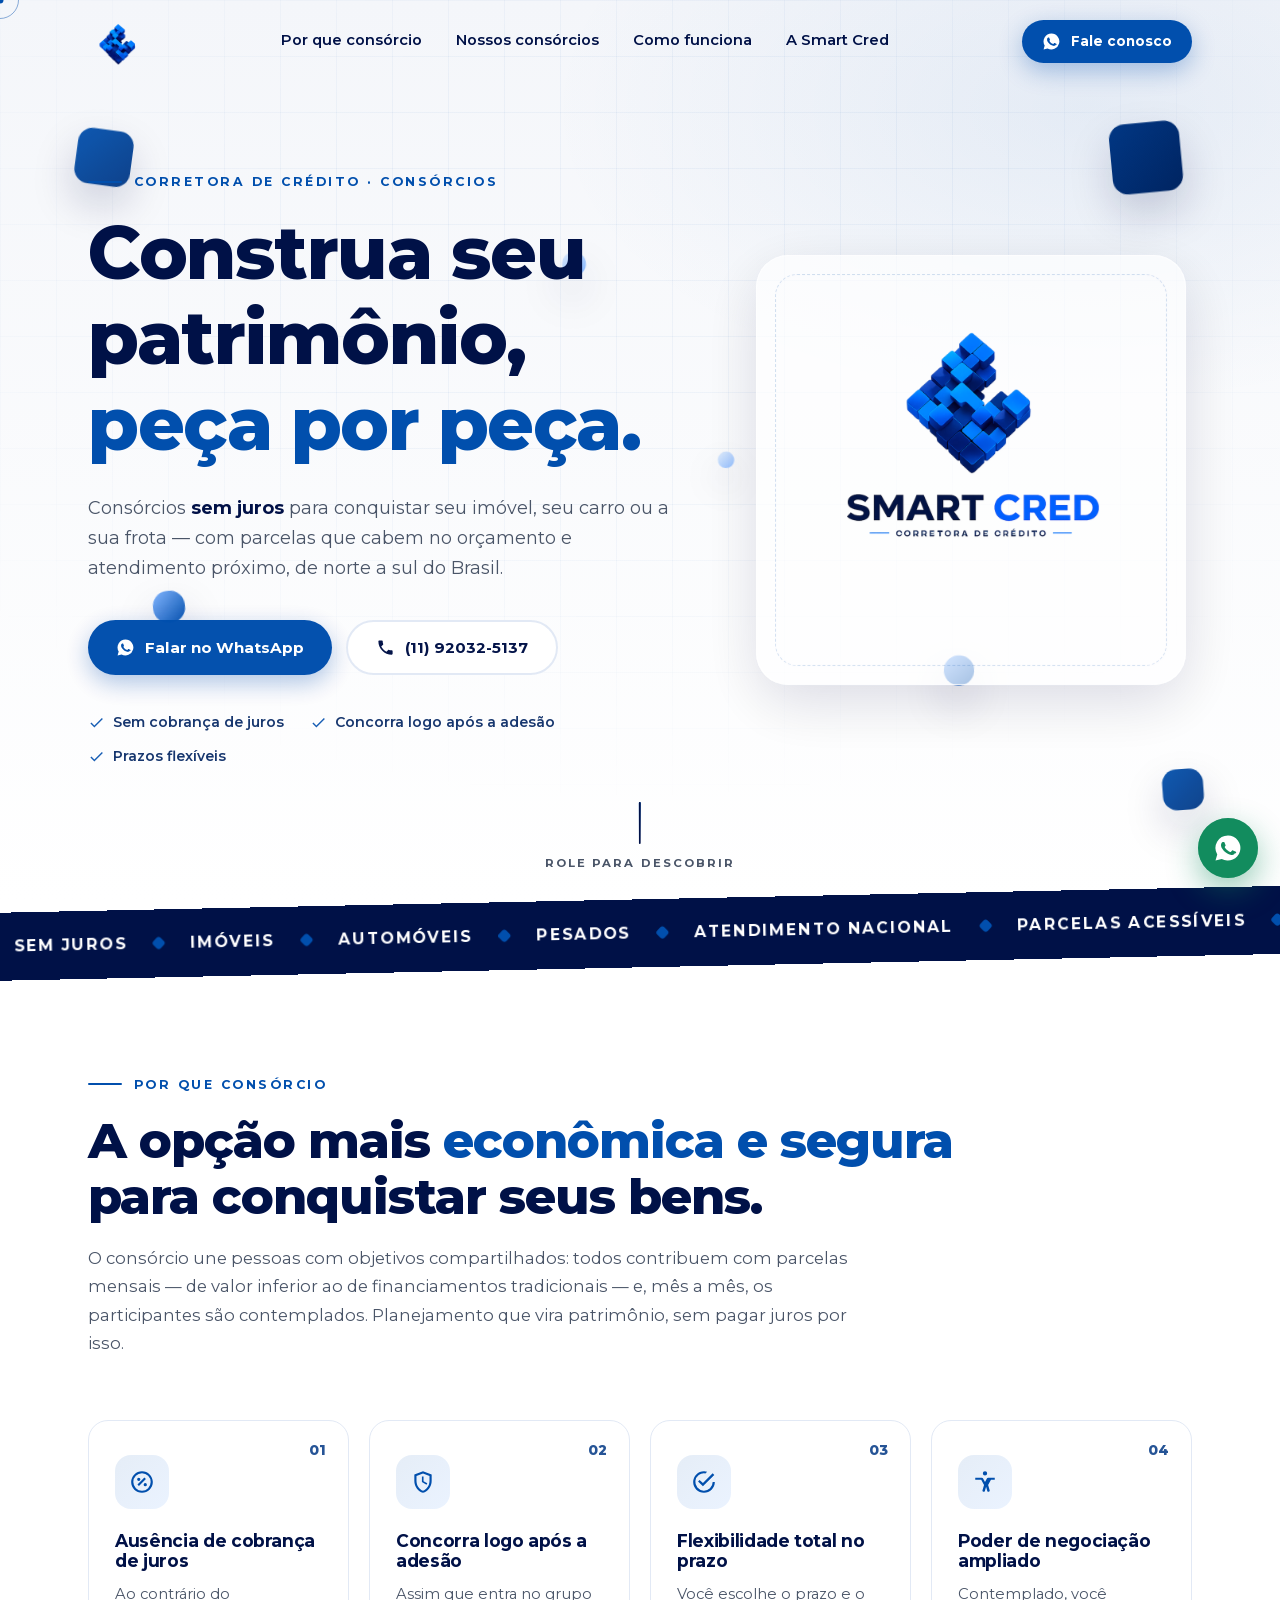
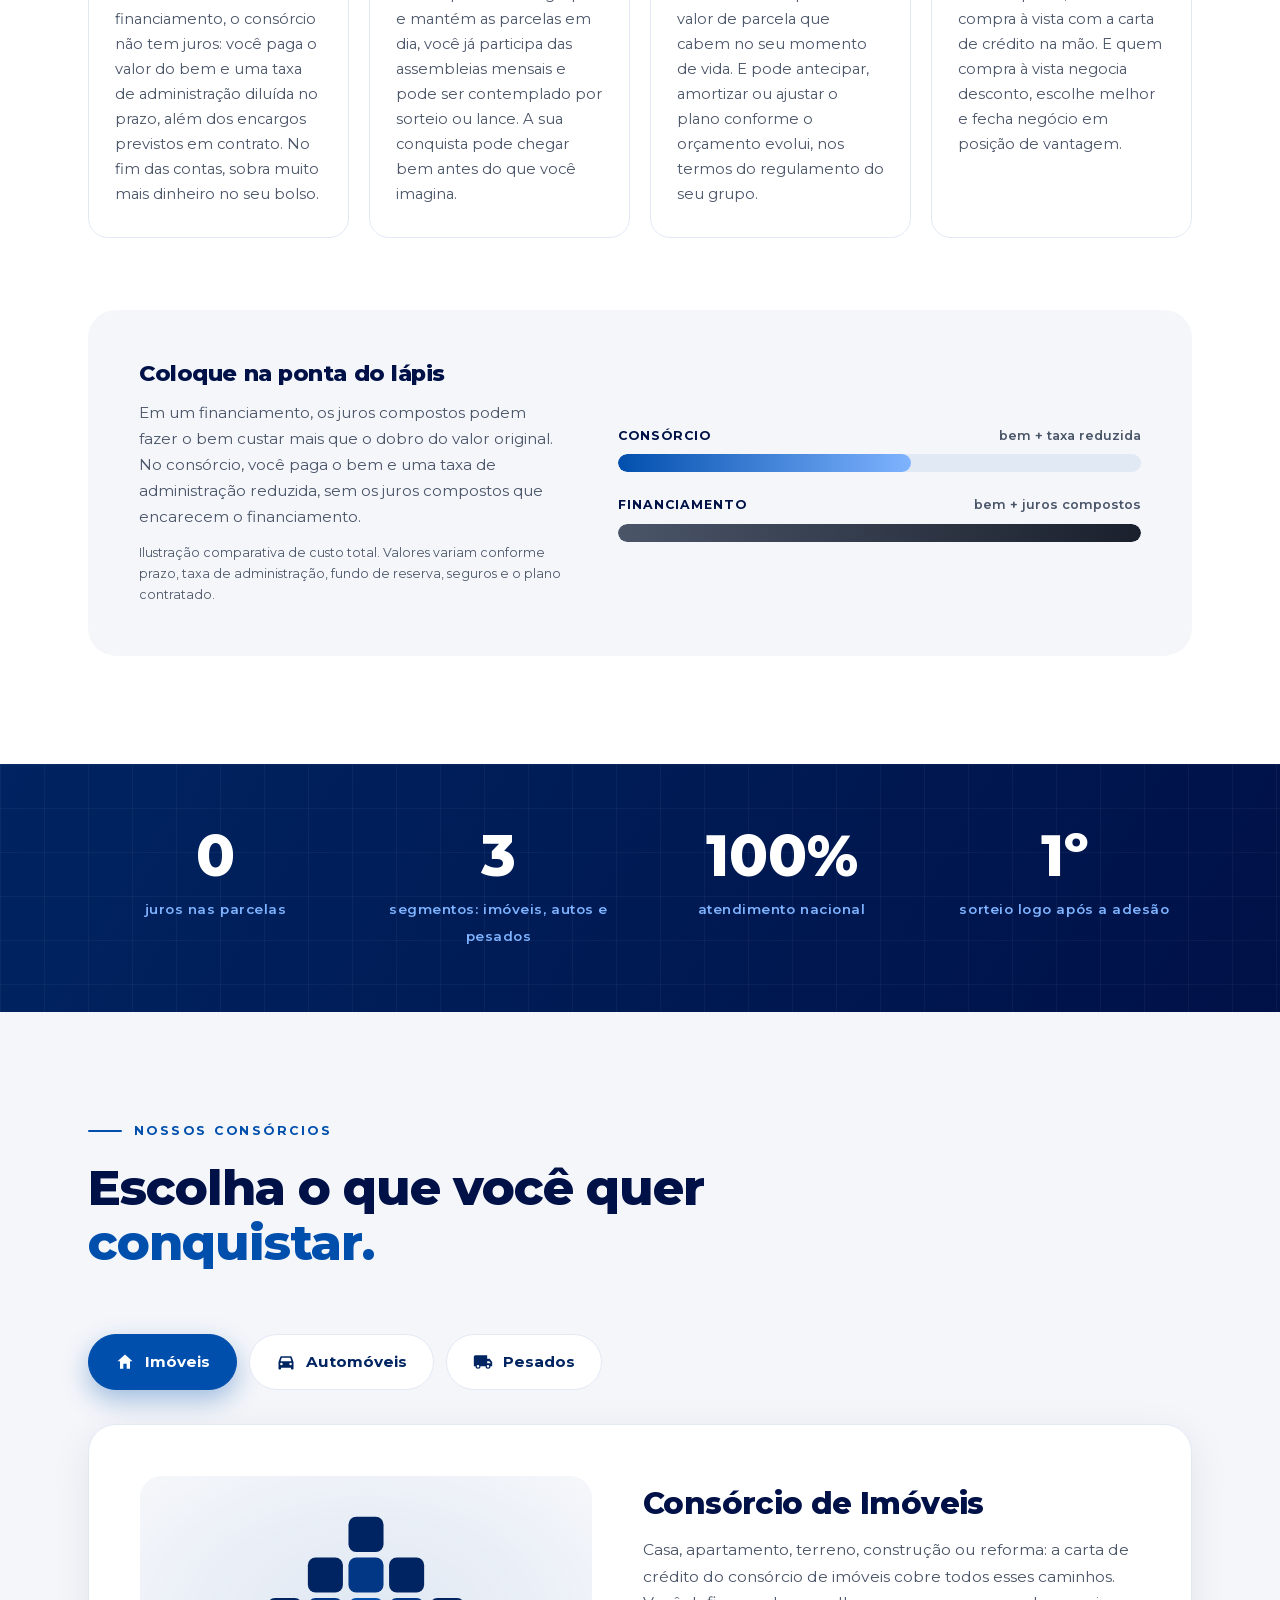
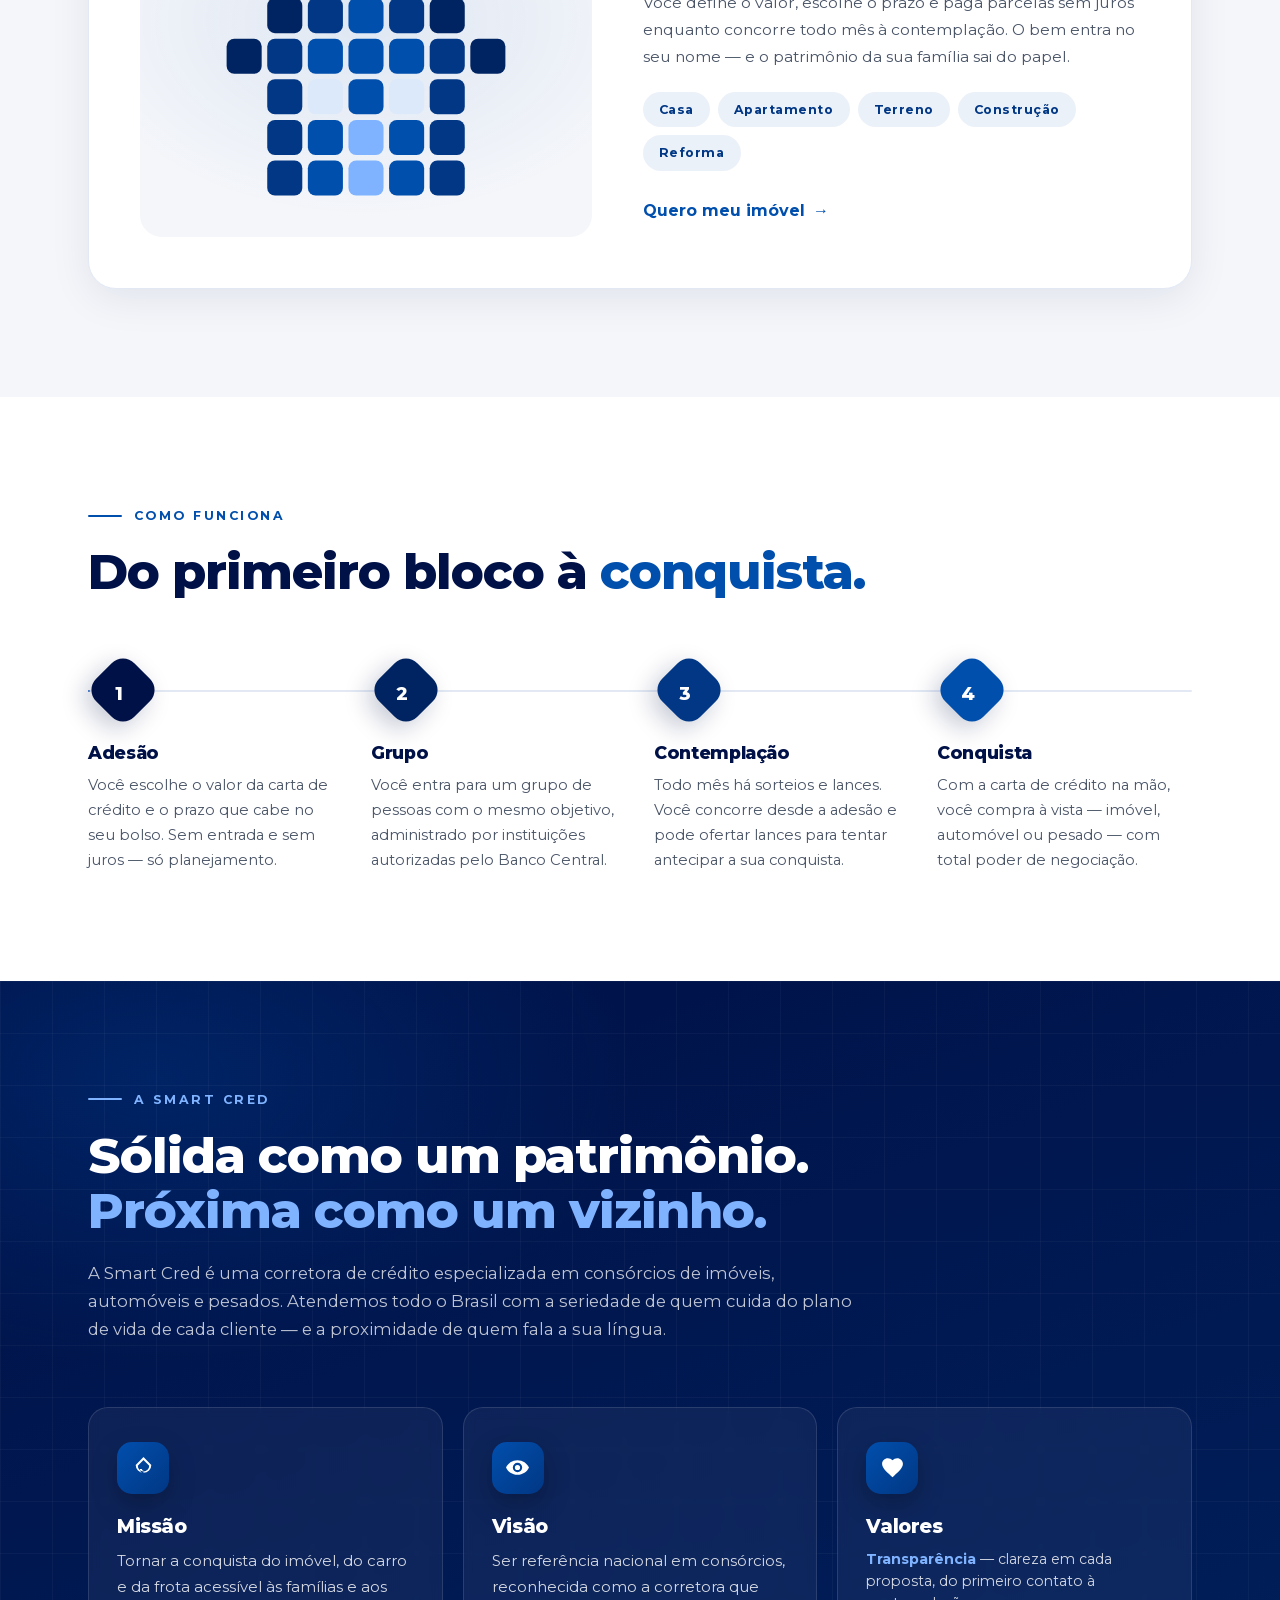
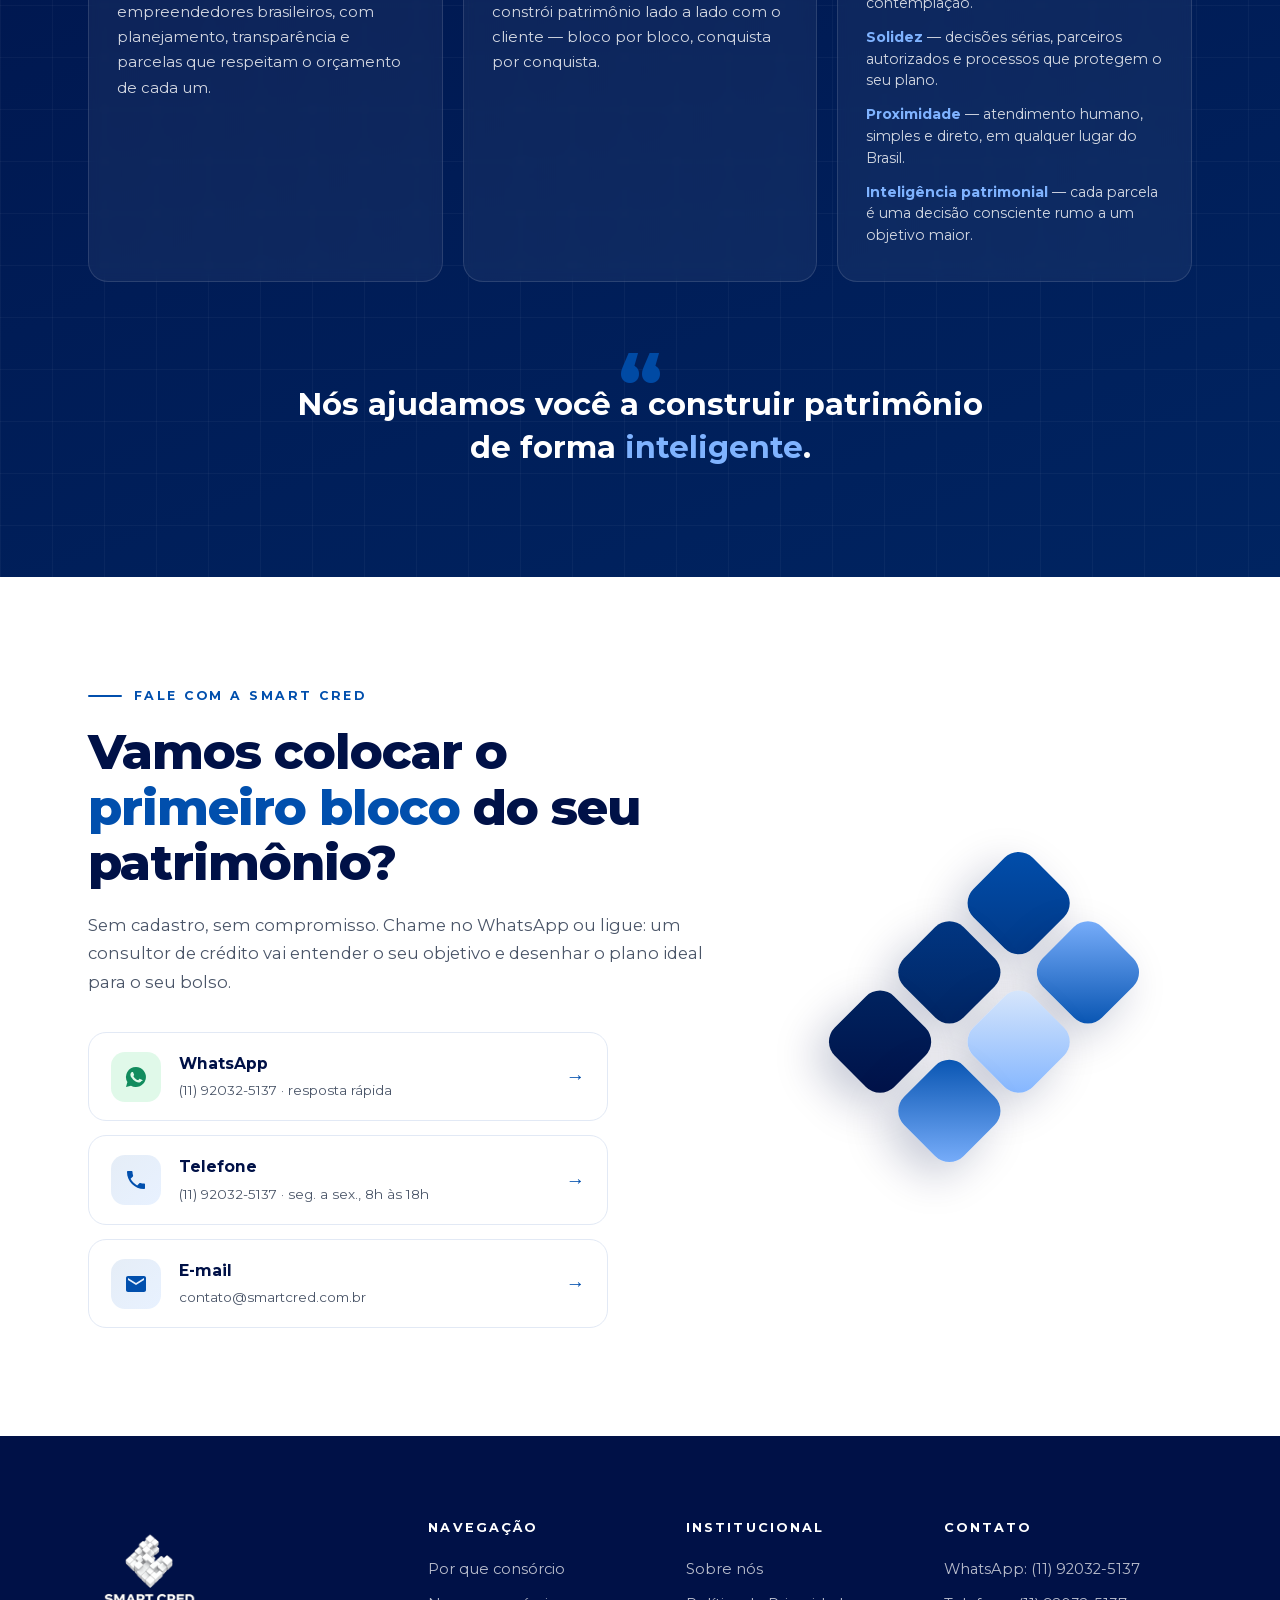
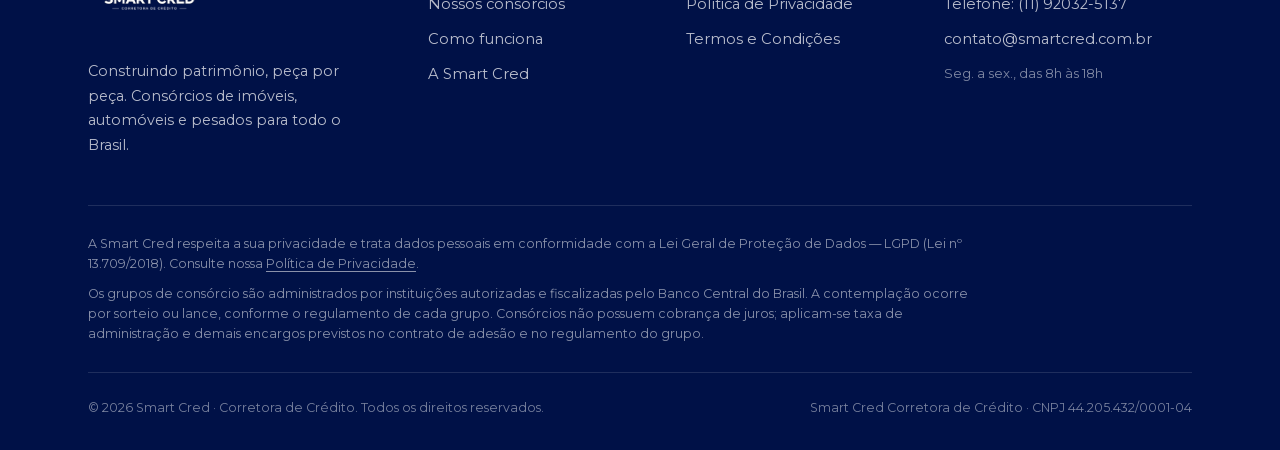
==== commit f3c966bd: "Atualiza telefone/WhatsApp e CNPJ com dados reais da Smart Cred Co-Authored-By: Claude Opus 4.8 (1M " ====
--- a/index.html
+++ b/index.html
@@ -60,7 +60,7 @@
         <a href="#sobre" data-anchor>A Smart Cred</a>
       </nav>
       <div class="header__actions">
-        <a class="btn btn--primary btn--sm" href="https://wa.me/5565999999999?text=Ol%C3%A1!%20Quero%20saber%20mais%20sobre%20os%20cons%C3%B3rcios%20da%20Smart%20Cred." target="_blank" rel="noopener">
+        <a class="btn btn--primary btn--sm" href="https://wa.me/5511920325137?text=Ol%C3%A1!%20Quero%20saber%20mais%20sobre%20os%20cons%C3%B3rcios%20da%20Smart%20Cred." target="_blank" rel="noopener">
           <svg viewBox="0 0 24 24" class="ic" aria-hidden="true"><path fill="currentColor" d="M12 2a10 10 0 0 0-8.6 15.1L2 22l5-1.3A10 10 0 1 0 12 2Zm5.4 14.1c-.2.7-1.3 1.3-1.9 1.4-.5.1-1.1.2-3.3-.7-2.8-1.2-4.6-4-4.7-4.2-.1-.2-1.1-1.5-1.1-2.9s.7-2 1-2.3c.2-.3.5-.3.7-.3h.5c.2 0 .4 0 .6.5l.8 2c.1.2.1.4 0 .6l-.4.6c-.1.2-.3.4-.1.7.2.3.8 1.3 1.7 2.1 1.2 1.1 2.2 1.4 2.5 1.5.3.1.5.1.7-.1l.9-1c.2-.3.4-.2.7-.1l1.9.9c.3.1.5.2.6.4 0 .1 0 .6-.1.9Z"/></svg>
           Fale conosco
         </a>
@@ -81,7 +81,7 @@
       <a href="#contato" data-anchor>Contato</a>
     </nav>
     <div class="menu__contact">
-      <a href="tel:+5565999999999">(65) 9 9999-9999</a>
+      <a href="tel:+5511920325137">(11) 92032-5137</a>
       <a href="mailto:contato@smartcred.com.br">contato@smartcred.com.br</a>
     </div>
   </div>
@@ -109,13 +109,13 @@
           </h1>
           <p class="hero__sub" data-hero="sub">Consórcios <strong>sem juros</strong> para conquistar seu imóvel, seu carro ou a sua frota — com parcelas que cabem no orçamento e atendimento próximo, de norte a sul do Brasil.</p>
           <div class="hero__ctas" data-hero="ctas">
-            <a class="btn btn--primary" href="https://wa.me/5565999999999?text=Ol%C3%A1!%20Quero%20saber%20mais%20sobre%20os%20cons%C3%B3rcios%20da%20Smart%20Cred." target="_blank" rel="noopener">
+            <a class="btn btn--primary" href="https://wa.me/5511920325137?text=Ol%C3%A1!%20Quero%20saber%20mais%20sobre%20os%20cons%C3%B3rcios%20da%20Smart%20Cred." target="_blank" rel="noopener">
               <svg viewBox="0 0 24 24" class="ic" aria-hidden="true"><path fill="currentColor" d="M12 2a10 10 0 0 0-8.6 15.1L2 22l5-1.3A10 10 0 1 0 12 2Zm5.4 14.1c-.2.7-1.3 1.3-1.9 1.4-.5.1-1.1.2-3.3-.7-2.8-1.2-4.6-4-4.7-4.2-.1-.2-1.1-1.5-1.1-2.9s.7-2 1-2.3c.2-.3.5-.3.7-.3h.5c.2 0 .4 0 .6.5l.8 2c.1.2.1.4 0 .6l-.4.6c-.1.2-.3.4-.1.7.2.3.8 1.3 1.7 2.1 1.2 1.1 2.2 1.4 2.5 1.5.3.1.5.1.7-.1l.9-1c.2-.3.4-.2.7-.1l1.9.9c.3.1.5.2.6.4 0 .1 0 .6-.1.9Z"/></svg>
               Falar no WhatsApp
             </a>
-            <a class="btn btn--ghost" href="tel:+5565999999999">
+            <a class="btn btn--ghost" href="tel:+5511920325137">
               <svg viewBox="0 0 24 24" class="ic" aria-hidden="true"><path fill="currentColor" d="M6.6 10.8c1.4 2.8 3.8 5.1 6.6 6.6l2.2-2.2c.3-.3.7-.4 1-.2 1.1.4 2.3.6 3.6.6.6 0 1 .4 1 1V20c0 .6-.4 1-1 1C10.6 21 3 13.4 3 4c0-.6.4-1 1-1h3.5c.6 0 1 .4 1 1 0 1.2.2 2.4.6 3.6.1.3 0 .7-.2 1l-2.3 2.2Z"/></svg>
-              (65) 9 9999-9999
+              (11) 92032-5137
             </a>
           </div>
           <ul class="hero__badges" data-hero="badges">
@@ -272,7 +272,7 @@
               <ul class="seg-panel__chips">
                 <li>Casa</li><li>Apartamento</li><li>Terreno</li><li>Construção</li><li>Reforma</li>
               </ul>
-              <a class="link-arrow" href="https://wa.me/5565999999999?text=Ol%C3%A1!%20Tenho%20interesse%20no%20cons%C3%B3rcio%20de%20im%C3%B3veis." target="_blank" rel="noopener">Quero meu imóvel <span aria-hidden="true">→</span></a>
+              <a class="link-arrow" href="https://wa.me/5511920325137?text=Ol%C3%A1!%20Tenho%20interesse%20no%20cons%C3%B3rcio%20de%20im%C3%B3veis." target="_blank" rel="noopener">Quero meu imóvel <span aria-hidden="true">→</span></a>
             </div>
           </div>
 
@@ -286,7 +286,7 @@
               <ul class="seg-panel__chips">
                 <li>Novos</li><li>Seminovos</li><li>Motos</li><li>Utilitários leves</li>
               </ul>
-              <a class="link-arrow" href="https://wa.me/5565999999999?text=Ol%C3%A1!%20Tenho%20interesse%20no%20cons%C3%B3rcio%20de%20autom%C3%B3veis." target="_blank" rel="noopener">Quero meu carro <span aria-hidden="true">→</span></a>
+              <a class="link-arrow" href="https://wa.me/5511920325137?text=Ol%C3%A1!%20Tenho%20interesse%20no%20cons%C3%B3rcio%20de%20autom%C3%B3veis." target="_blank" rel="noopener">Quero meu carro <span aria-hidden="true">→</span></a>
             </div>
           </div>
 
@@ -300,7 +300,7 @@
               <ul class="seg-panel__chips">
                 <li>Caminhões</li><li>Implementos</li><li>Máquinas</li><li>Frotas</li>
               </ul>
-              <a class="link-arrow" href="https://wa.me/5565999999999?text=Ol%C3%A1!%20Tenho%20interesse%20no%20cons%C3%B3rcio%20de%20pesados." target="_blank" rel="noopener">Quero ampliar minha frota <span aria-hidden="true">→</span></a>
+              <a class="link-arrow" href="https://wa.me/5511920325137?text=Ol%C3%A1!%20Tenho%20interesse%20no%20cons%C3%B3rcio%20de%20pesados." target="_blank" rel="noopener">Quero ampliar minha frota <span aria-hidden="true">→</span></a>
             </div>
           </div>
         </div>
@@ -398,23 +398,23 @@
           <h2 class="section__title">Vamos colocar o <em>primeiro bloco</em> do seu patrimônio?</h2>
           <p class="section__lead">Sem cadastro, sem compromisso. Chame no WhatsApp ou ligue: um consultor de crédito vai entender o seu objetivo e desenhar o plano ideal para o seu bolso.</p>
           <div class="contact__channels">
-            <a class="contact-card" href="https://wa.me/5565999999999?text=Ol%C3%A1!%20Quero%20saber%20mais%20sobre%20os%20cons%C3%B3rcios%20da%20Smart%20Cred." target="_blank" rel="noopener">
+            <a class="contact-card" href="https://wa.me/5511920325137?text=Ol%C3%A1!%20Quero%20saber%20mais%20sobre%20os%20cons%C3%B3rcios%20da%20Smart%20Cred." target="_blank" rel="noopener">
               <span class="contact-card__icon contact-card__icon--wa" aria-hidden="true">
                 <svg viewBox="0 0 24 24"><path fill="currentColor" d="M12 2a10 10 0 0 0-8.6 15.1L2 22l5-1.3A10 10 0 1 0 12 2Zm5.4 14.1c-.2.7-1.3 1.3-1.9 1.4-.5.1-1.1.2-3.3-.7-2.8-1.2-4.6-4-4.7-4.2-.1-.2-1.1-1.5-1.1-2.9s.7-2 1-2.3c.2-.3.5-.3.7-.3h.5c.2 0 .4 0 .6.5l.8 2c.1.2.1.4 0 .6l-.4.6c-.1.2-.3.4-.1.7.2.3.8 1.3 1.7 2.1 1.2 1.1 2.2 1.4 2.5 1.5.3.1.5.1.7-.1l.9-1c.2-.3.4-.2.7-.1l1.9.9c.3.1.5.2.6.4 0 .1 0 .6-.1.9Z"/></svg>
               </span>
               <span class="contact-card__body">
                 <strong>WhatsApp</strong>
-                <span>(65) 9 9999-9999 · resposta rápida</span>
+                <span>(11) 92032-5137 · resposta rápida</span>
               </span>
               <span class="contact-card__arrow" aria-hidden="true">→</span>
             </a>
-            <a class="contact-card" href="tel:+5565999999999">
+            <a class="contact-card" href="tel:+5511920325137">
               <span class="contact-card__icon" aria-hidden="true">
                 <svg viewBox="0 0 24 24"><path fill="currentColor" d="M6.6 10.8c1.4 2.8 3.8 5.1 6.6 6.6l2.2-2.2c.3-.3.7-.4 1-.2 1.1.4 2.3.6 3.6.6.6 0 1 .4 1 1V20c0 .6-.4 1-1 1C10.6 21 3 13.4 3 4c0-.6.4-1 1-1h3.5c.6 0 1 .4 1 1 0 1.2.2 2.4.6 3.6.1.3 0 .7-.2 1l-2.3 2.2Z"/></svg>
               </span>
               <span class="contact-card__body">
                 <strong>Telefone</strong>
-                <span>(65) 9 9999-9999 · seg. a sex., 8h às 18h</span>
+                <span>(11) 92032-5137 · seg. a sex., 8h às 18h</span>
               </span>
               <span class="contact-card__arrow" aria-hidden="true">→</span>
             </a>
@@ -462,8 +462,8 @@
         </nav>
         <div class="footer__col">
           <p class="footer__title">Contato</p>
-          <a href="https://wa.me/5565999999999?text=Ol%C3%A1!%20Quero%20saber%20mais%20sobre%20os%20cons%C3%B3rcios%20da%20Smart%20Cred." target="_blank" rel="noopener">WhatsApp: (65) 9 9999-9999</a>
-          <a href="tel:+5565999999999">Telefone: (65) 9 9999-9999</a>
+          <a href="https://wa.me/5511920325137?text=Ol%C3%A1!%20Quero%20saber%20mais%20sobre%20os%20cons%C3%B3rcios%20da%20Smart%20Cred." target="_blank" rel="noopener">WhatsApp: (11) 92032-5137</a>
+          <a href="tel:+5511920325137">Telefone: (11) 92032-5137</a>
           <a href="mailto:contato@smartcred.com.br">contato@smartcred.com.br</a>
           <span class="footer__hours">Seg. a sex., das 8h às 18h</span>
         </div>
@@ -474,13 +474,13 @@
       </div>
       <div class="footer__bottom">
         <span>© <span data-year>2026</span> Smart Cred · Corretora de Crédito. Todos os direitos reservados.</span>
-        <span>Smart Cred Corretora de Crédito · CNPJ 00.000.000/0001-00</span>
+        <span>Smart Cred Corretora de Crédito · CNPJ 44.205.432/0001-04</span>
       </div>
     </div>
   </footer>
 
   <!-- ===== WhatsApp flutuante ===== -->
-  <a class="wa-float" href="https://wa.me/5565999999999?text=Ol%C3%A1!%20Quero%20saber%20mais%20sobre%20os%20cons%C3%B3rcios%20da%20Smart%20Cred." target="_blank" rel="noopener" aria-label="Conversar no WhatsApp">
+  <a class="wa-float" href="https://wa.me/5511920325137?text=Ol%C3%A1!%20Quero%20saber%20mais%20sobre%20os%20cons%C3%B3rcios%20da%20Smart%20Cred." target="_blank" rel="noopener" aria-label="Conversar no WhatsApp">
     <svg viewBox="0 0 24 24" aria-hidden="true"><path fill="currentColor" d="M12 2a10 10 0 0 0-8.6 15.1L2 22l5-1.3A10 10 0 1 0 12 2Zm5.4 14.1c-.2.7-1.3 1.3-1.9 1.4-.5.1-1.1.2-3.3-.7-2.8-1.2-4.6-4-4.7-4.2-.1-.2-1.1-1.5-1.1-2.9s.7-2 1-2.3c.2-.3.5-.3.7-.3h.5c.2 0 .4 0 .6.5l.8 2c.1.2.1.4 0 .6l-.4.6c-.1.2-.3.4-.1.7.2.3.8 1.3 1.7 2.1 1.2 1.1 2.2 1.4 2.5 1.5.3.1.5.1.7-.1l.9-1c.2-.3.4-.2.7-.1l1.9.9c.3.1.5.2.6.4 0 .1 0 .6-.1.9Z"/></svg>
   </a>
 
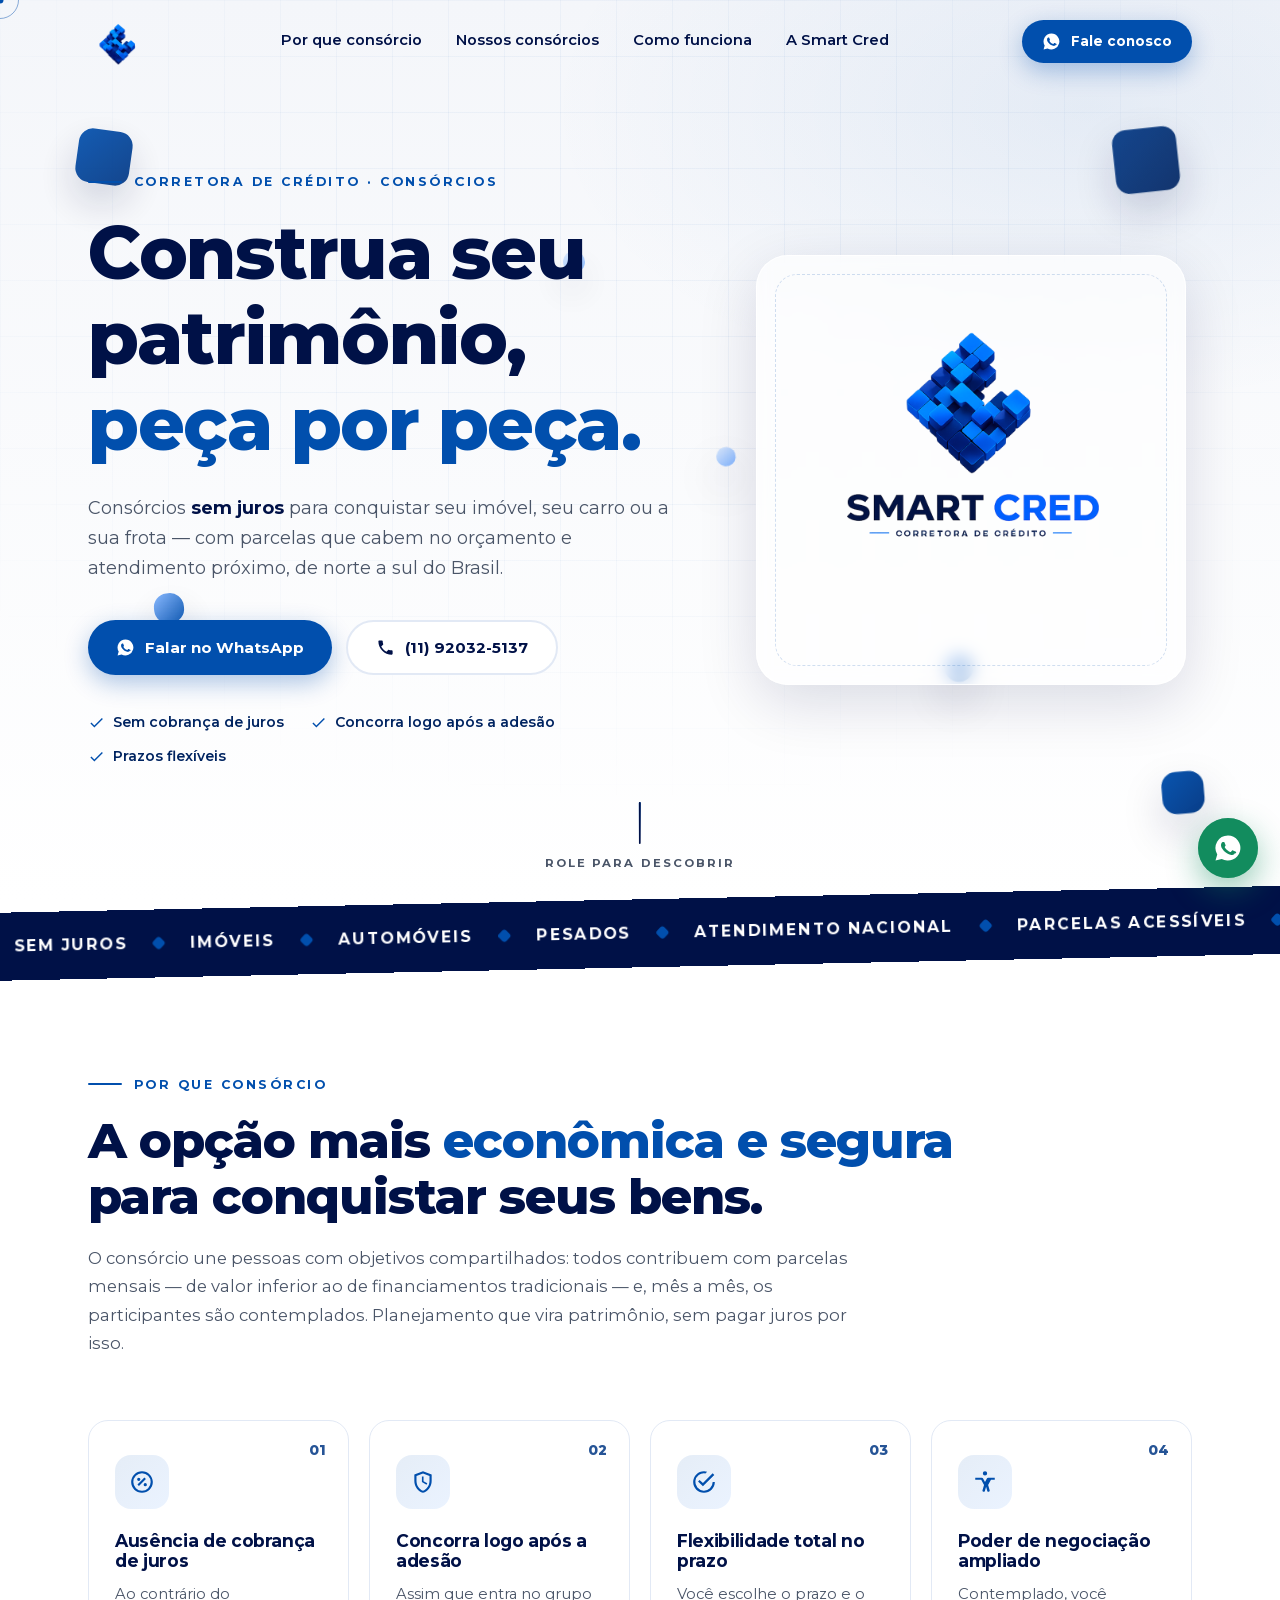
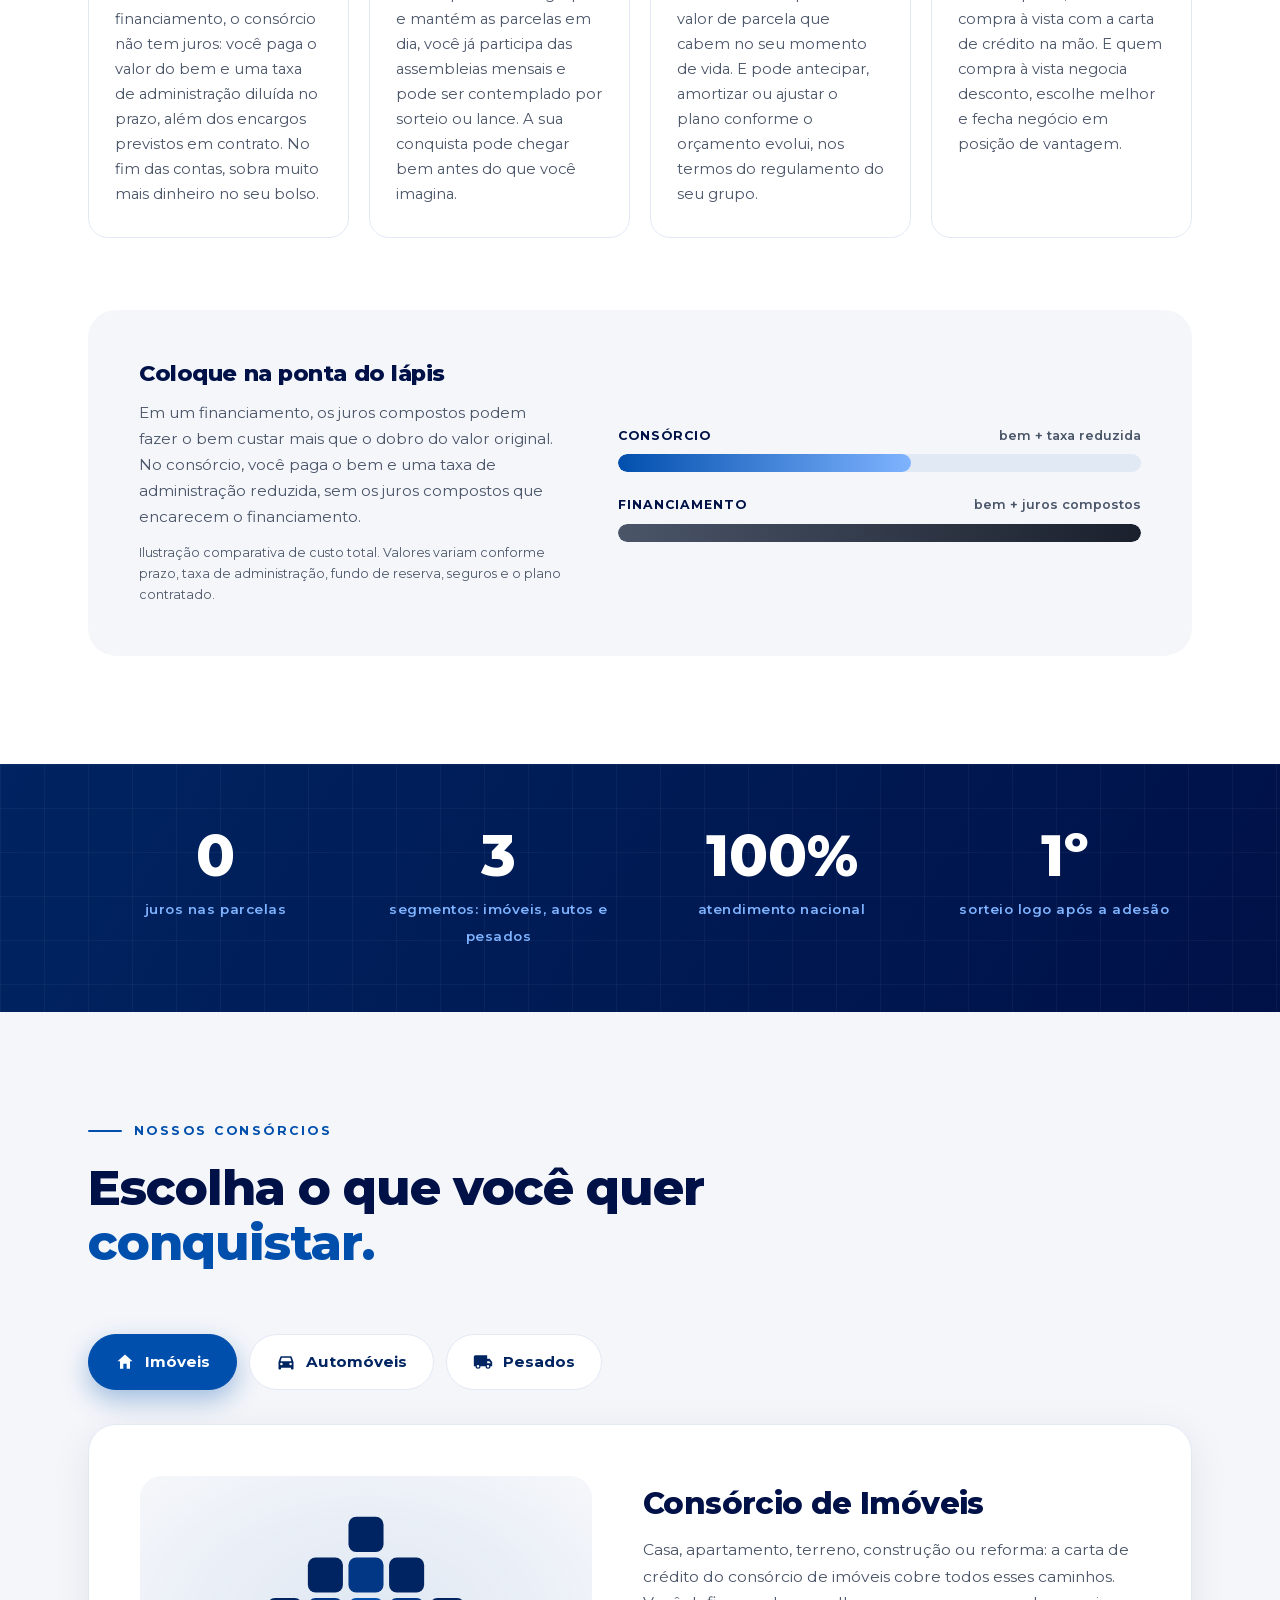
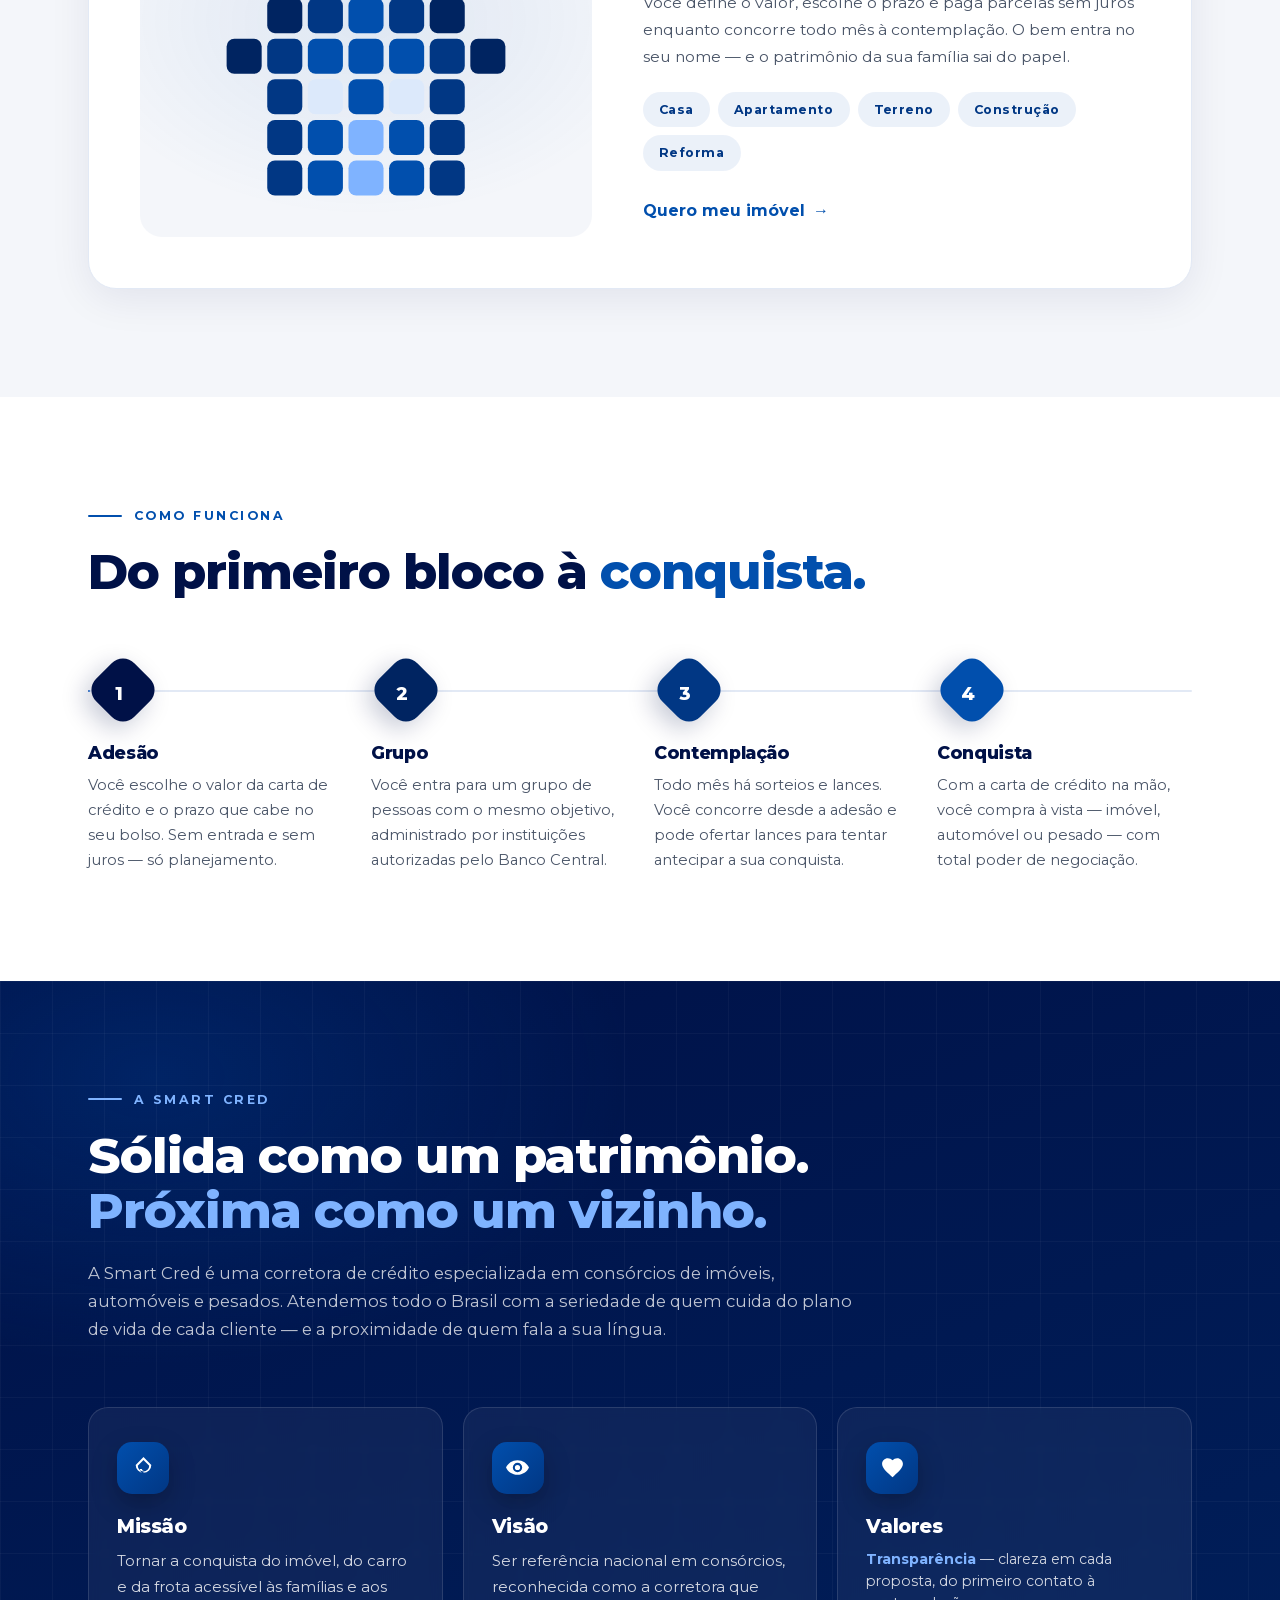
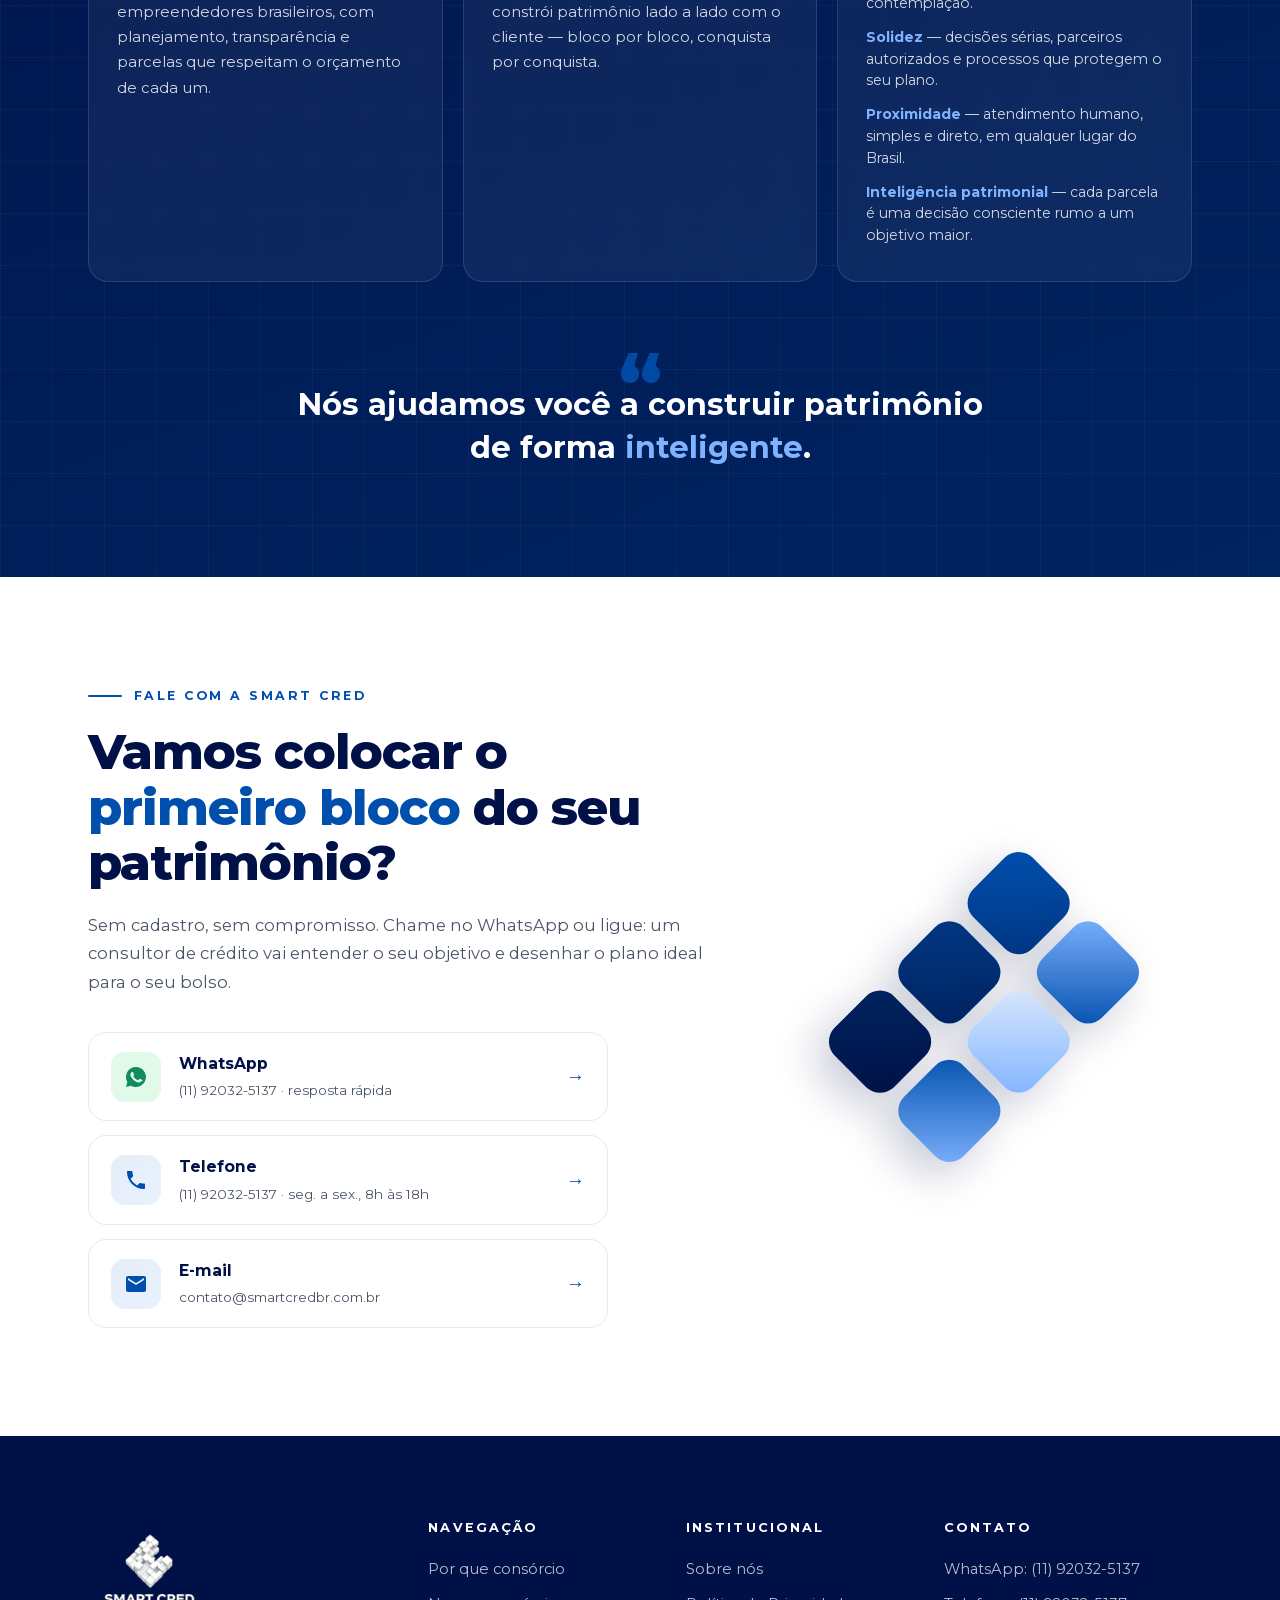
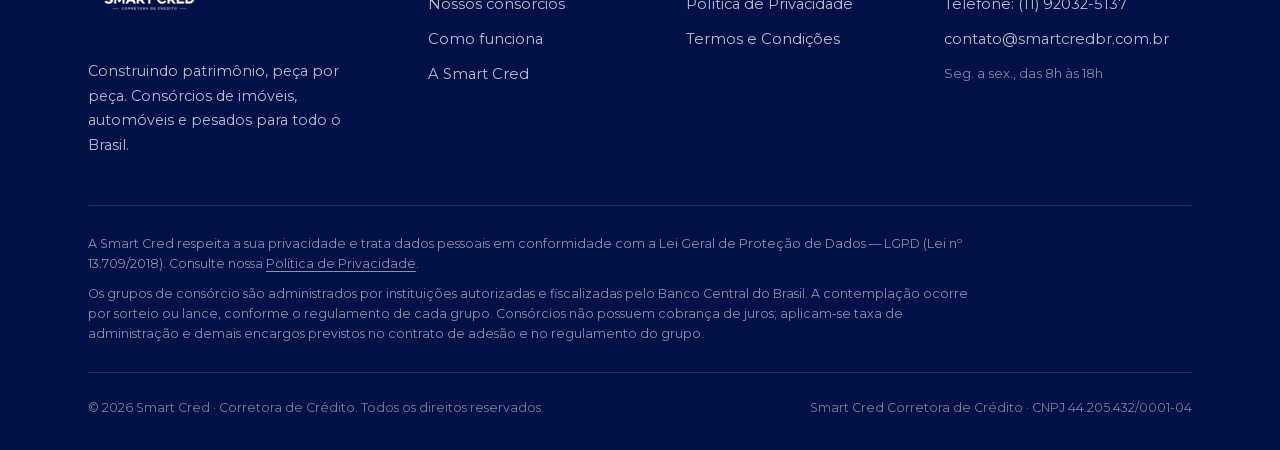
==== commit d206bd04: "Atualiza e-mail de contato para contato@smartcredbr.com.br Co-Authored-By: Claude Opus 4.8 (1M conte" ====
--- a/index.html
+++ b/index.html
@@ -82,7 +82,7 @@
     </nav>
     <div class="menu__contact">
       <a href="tel:+5511920325137">(11) 92032-5137</a>
-      <a href="mailto:contato@smartcred.com.br">contato@smartcred.com.br</a>
+      <a href="mailto:contato@smartcredbr.com.br">contato@smartcredbr.com.br</a>
     </div>
   </div>
 
@@ -418,13 +418,13 @@
               </span>
               <span class="contact-card__arrow" aria-hidden="true">→</span>
             </a>
-            <a class="contact-card" href="mailto:contato@smartcred.com.br">
+            <a class="contact-card" href="mailto:contato@smartcredbr.com.br">
               <span class="contact-card__icon" aria-hidden="true">
                 <svg viewBox="0 0 24 24"><path fill="currentColor" d="M20 4H4c-1.1 0-2 .9-2 2v12c0 1.1.9 2 2 2h16c1.1 0 2-.9 2-2V6c0-1.1-.9-2-2-2Zm0 4-8 5-8-5V6l8 5 8-5v2Z"/></svg>
               </span>
               <span class="contact-card__body">
                 <strong>E-mail</strong>
-                <span>contato@smartcred.com.br</span>
+                <span>contato@smartcredbr.com.br</span>
               </span>
               <span class="contact-card__arrow" aria-hidden="true">→</span>
             </a>
@@ -464,7 +464,7 @@
           <p class="footer__title">Contato</p>
           <a href="https://wa.me/5511920325137?text=Ol%C3%A1!%20Quero%20saber%20mais%20sobre%20os%20cons%C3%B3rcios%20da%20Smart%20Cred." target="_blank" rel="noopener">WhatsApp: (11) 92032-5137</a>
           <a href="tel:+5511920325137">Telefone: (11) 92032-5137</a>
-          <a href="mailto:contato@smartcred.com.br">contato@smartcred.com.br</a>
+          <a href="mailto:contato@smartcredbr.com.br">contato@smartcredbr.com.br</a>
           <span class="footer__hours">Seg. a sex., das 8h às 18h</span>
         </div>
       </div>
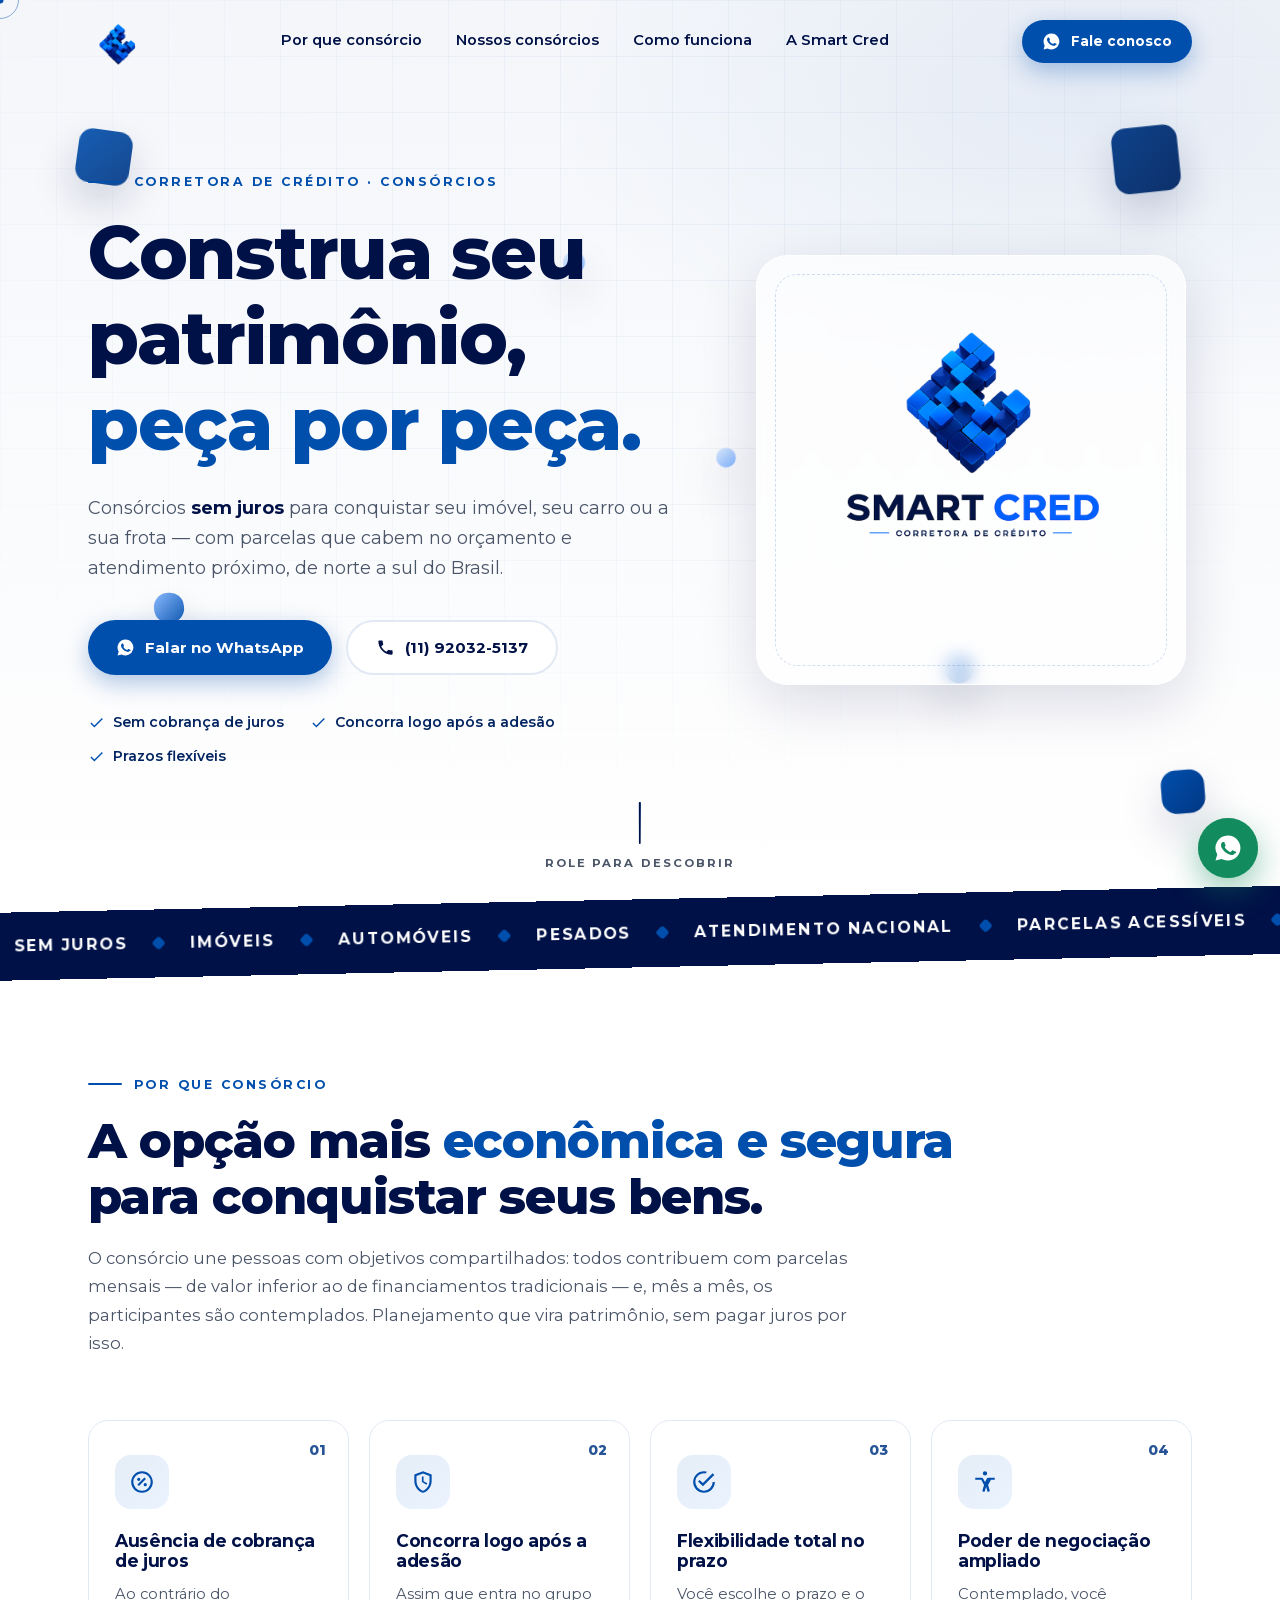
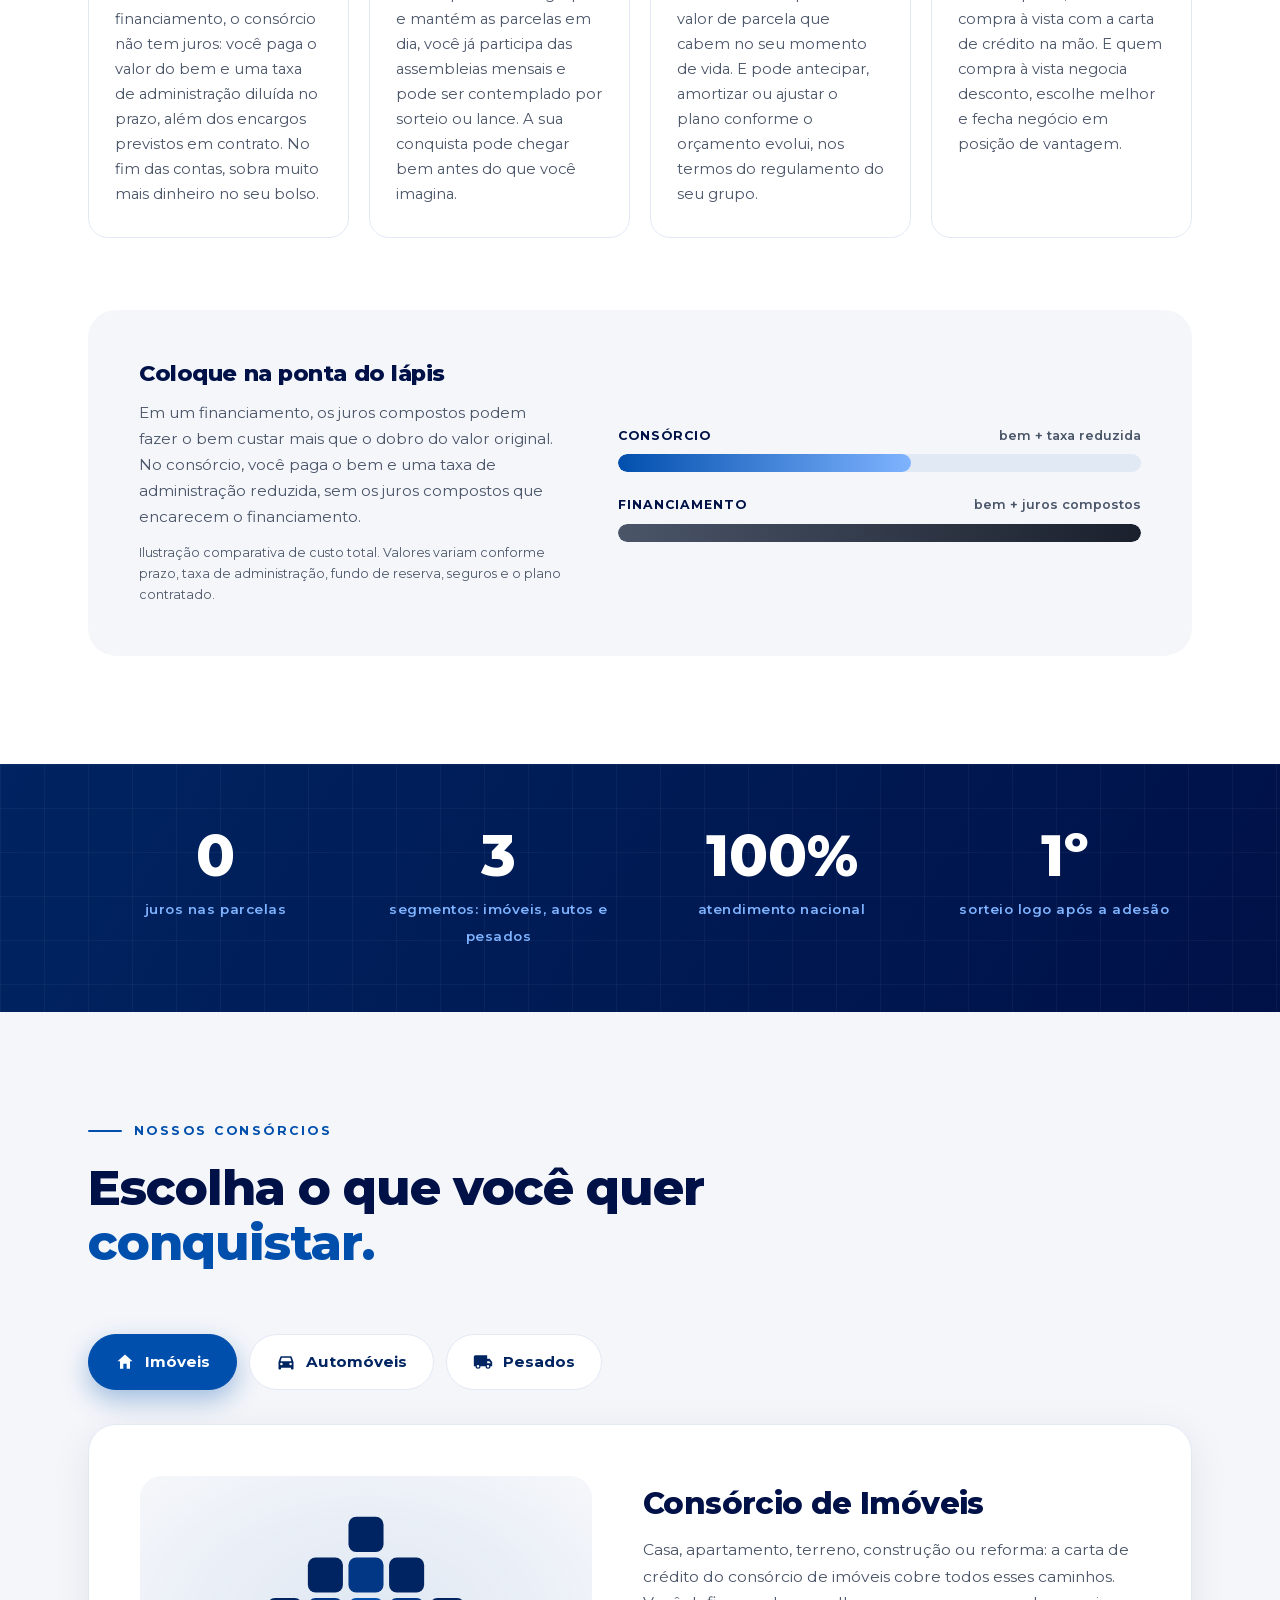
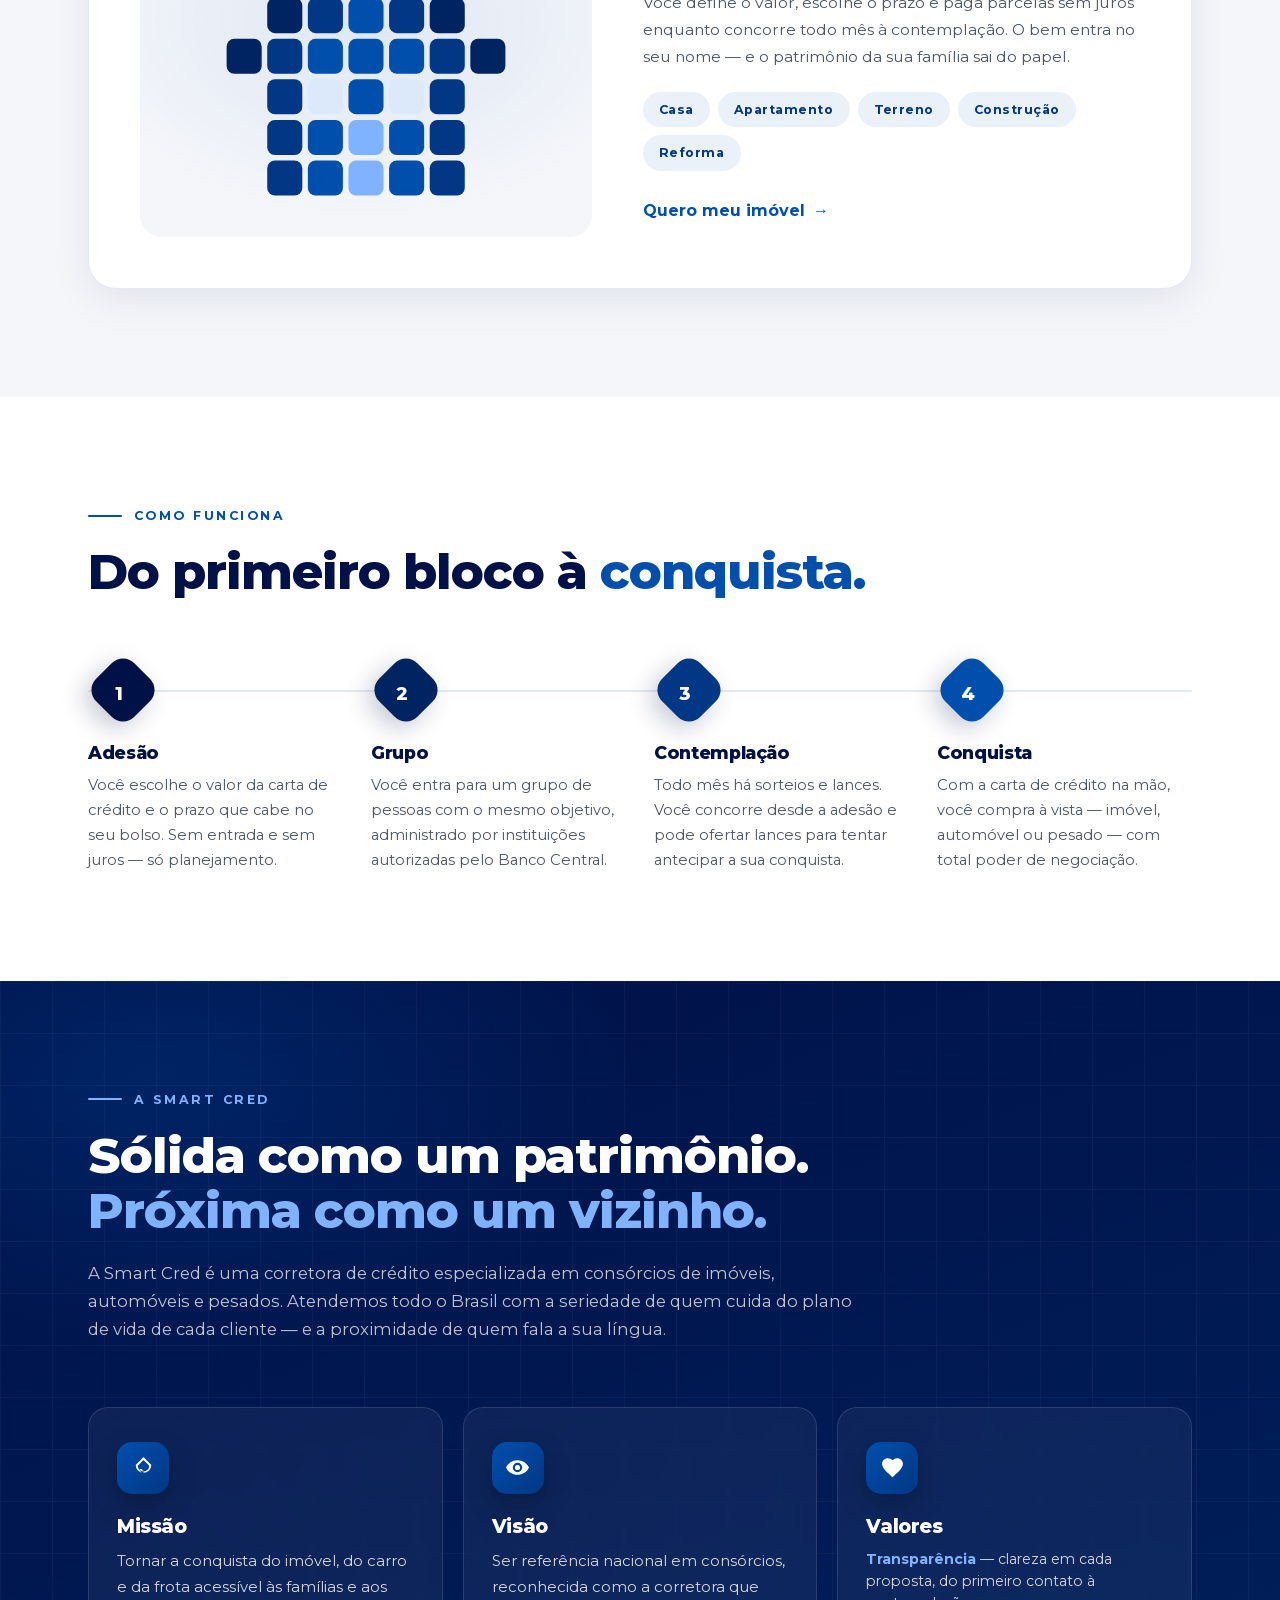
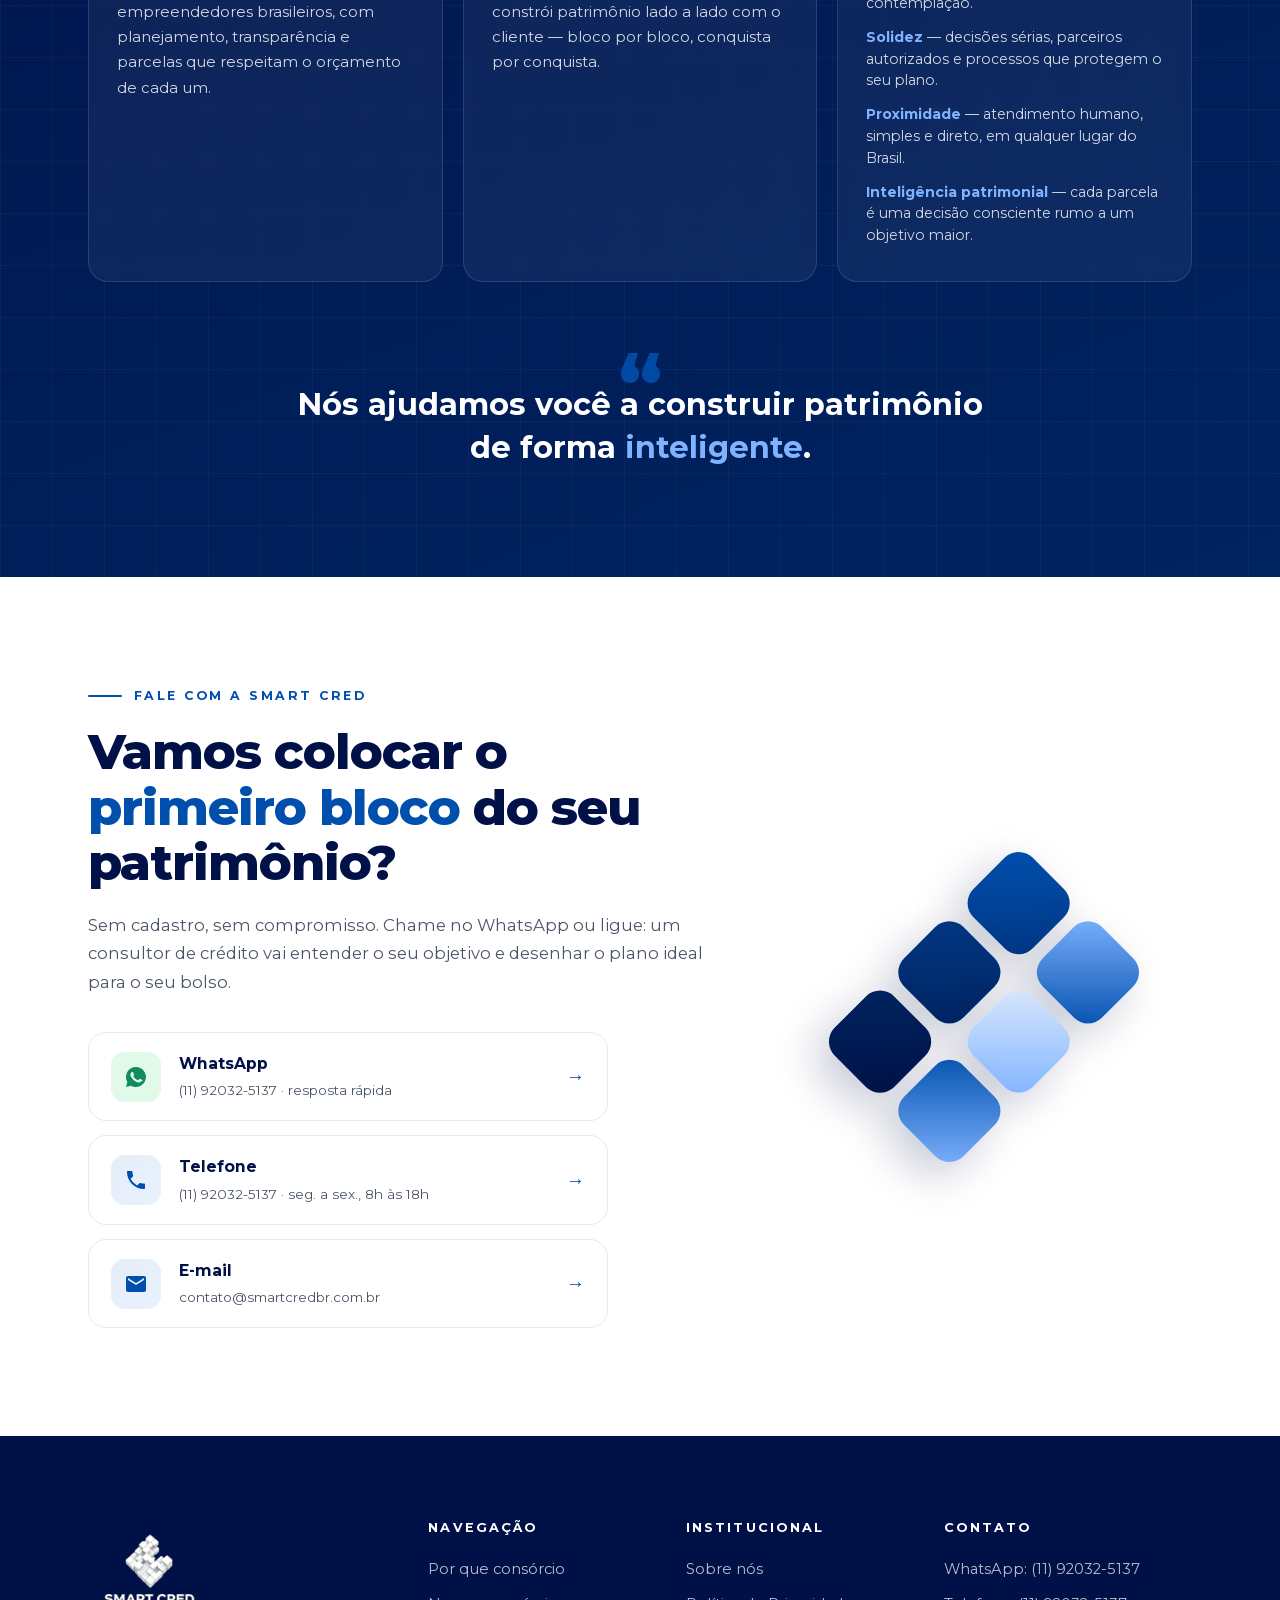
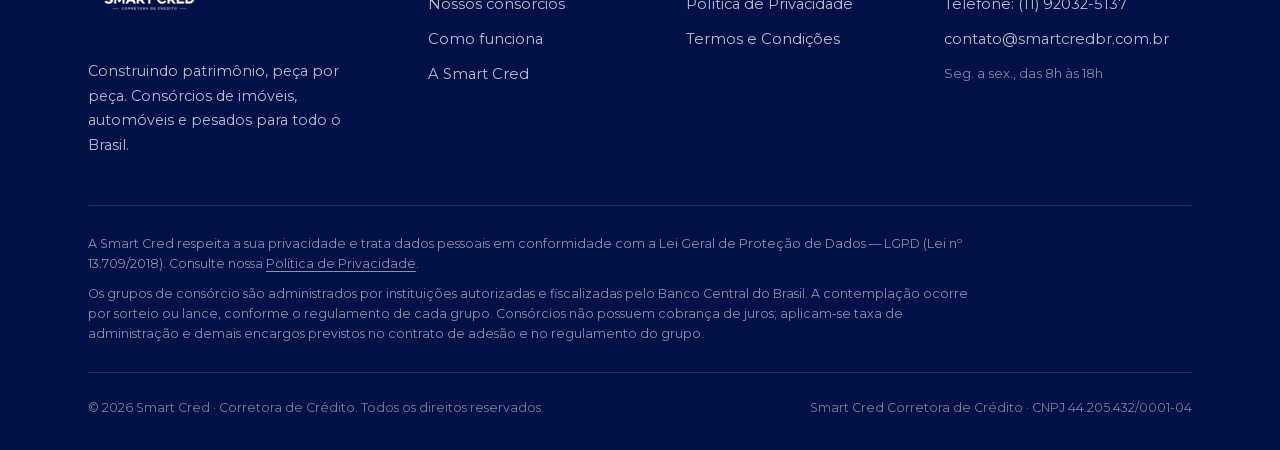
==== commit 52c7dee0: "Corrige dominio do site para smartcredbr.com.br nas tags og/canonical Co-Authored-By: Claude Opus 4." ====
--- a/index.html
+++ b/index.html
@@ -8,11 +8,11 @@
   <meta property="og:title" content="Smart Cred — Corretora de Crédito" />
   <meta property="og:description" content="Consórcios sem juros para imóveis, automóveis e pesados. Construa seu patrimônio peça por peça." />
   <meta property="og:type" content="website" />
-  <meta property="og:url" content="https://smartcred.com.br/" />
-  <meta property="og:image" content="https://smartcred.com.br/assets/img/logo-sombra.png" />
+  <meta property="og:url" content="https://smartcredbr.com.br/" />
+  <meta property="og:image" content="https://smartcredbr.com.br/assets/img/logo-sombra.png" />
   <meta property="og:image:width" content="1254" />
   <meta property="og:image:height" content="1254" />
-  <link rel="canonical" href="https://smartcred.com.br/" />
+  <link rel="canonical" href="https://smartcredbr.com.br/" />
   <link rel="icon" type="image/svg+xml" href="assets/img/favicon.svg" />
   <link rel="apple-touch-icon" sizes="180x180" href="assets/img/apple-touch-icon.png" />
   <link rel="preload" href="assets/fonts/montserrat-latin.woff2" as="font" type="font/woff2" crossorigin />
